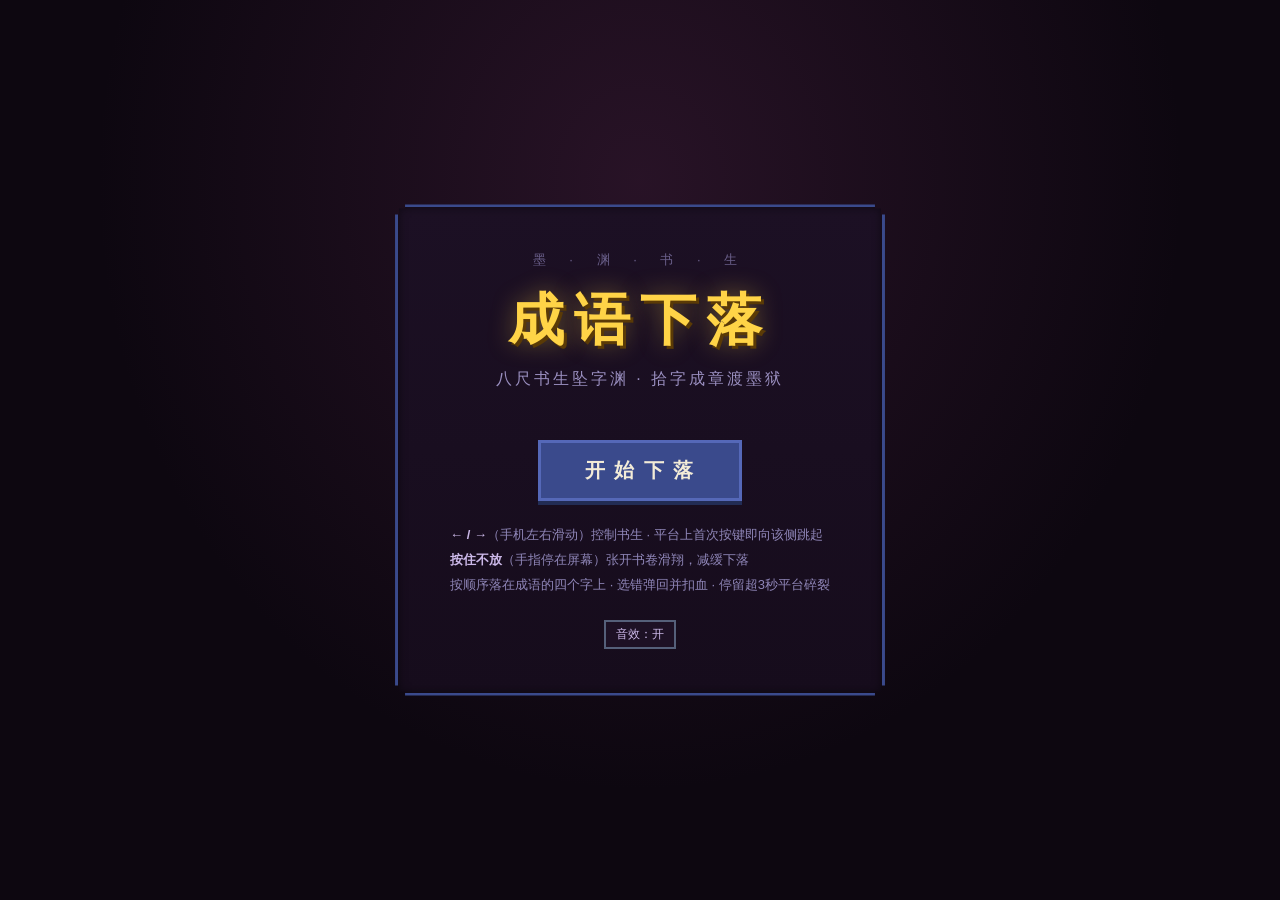
==== index.html @ 7a7f44f6 "成语下落：8-bit水墨风成语下落HTML游戏（完整可玩版）" ====
<!DOCTYPE html>
<html lang="zh-CN">
<head>
<meta charset="UTF-8">
<meta name="viewport" content="width=device-width, initial-scale=1.0, maximum-scale=1.0, user-scalable=no">
<title>成语下落 · 八尺书生坠字渊</title>
<link rel="stylesheet" href="css/style.css">
</head>
<body>

<!-- ===== 开始界面 ===== -->
<div id="screen-start" class="screen">
  <div class="start-inner pixel-panel">
    <div class="start-deco">墨 · 渊 · 书 · 生</div>
    <h1 class="game-title">成语下落</h1>
    <p class="game-sub">八尺书生坠字渊 · 拾字成章渡墨狱</p>
    <div id="start-best" class="start-best"></div>
    <button id="btn-start" class="pixel-btn big">开 始 下 落</button>
    <div class="start-help">
      <p><b>← / →</b>（手机左右滑动）控制书生 · 平台上首次按键即向该侧跳起</p>
      <p><b>按住不放</b>（手指停在屏幕）张开书卷滑翔，减缓下落</p>
      <p>按顺序落在成语的四个字上 · 选错弹回并扣血 · 停留超3秒平台碎裂</p>
    </div>
    <button id="btn-mute-start" class="mini-btn">音效：开</button>
  </div>
</div>

<!-- ===== 游戏界面（三栏像素街机布局） ===== -->
<div id="screen-game" class="screen hidden">
  <div class="layout">

    <!-- 左栏：战绩面板 -->
    <aside class="panel pixel-panel" id="panel-left">
      <h3 class="panel-title">战绩</h3>
      <div class="hp-block">
        <div class="hp-label">生命 <span id="hp-num">100</span></div>
        <div class="hp-bar"><div id="hp-fill"></div></div>
      </div>
      <ul class="stat-list">
        <li><span>积分</span><b id="stat-score" class="num">0</b></li>
        <li><span>连击</span><b id="stat-combo" class="num">0</b></li>
        <li><span>倍率</span><b id="stat-mult" class="num gold">×1.00</b></li>
        <li><span>深度</span><b id="stat-depth" class="num">0 m</b></li>
        <li><span>成语</span><b id="stat-idioms" class="num">0</b></li>
        <li><span>金币</span><b id="stat-coins" class="num gold">0</b></li>
      </ul>
      <div id="boost-pill" class="state-pill boost hidden">学富五车 ×2</div>
      <div id="slow-pill" class="state-pill slow hidden">减速中</div>
    </aside>

    <!-- 中栏：顶部成语进度条 + Canvas + 底部按键提示 -->
    <div class="center">
      <div id="idiom-bar" class="pixel-panel">
        <div id="idiom-slots" class="idiom-slots"></div>
        <div id="idiom-pinyin" class="idiom-pinyin">huà lóng diǎn jīng</div>
        <div id="idiom-expl" class="idiom-expl">释义：……</div>
      </div>
      <div class="canvas-wrap">
        <canvas id="game-canvas" width="420" height="760"></canvas>
        <button id="btn-pause" class="mini-btn pause-btn">暂停 (P)</button>
        <button id="btn-mute-game" class="mini-btn mute-btn">音效：开</button>
        <!-- 移动端浮动战绩 -->
        <div id="hud-mobile" class="hidden">
          <div class="m-top">
            <div class="m-hp"><div id="m-hp-fill"></div></div>
            <div class="m-stats">
              <span id="m-score" class="num">0</span>
              <span id="m-combo" class="num gold">×1.00</span>
              <span id="m-depth" class="num">0m</span>
            </div>
          </div>
          <div class="m-items">
            <button class="m-item" id="m-clock">⏱×0</button>
            <button class="m-item" id="m-hammer">🔨×0</button>
            <button class="m-item" id="m-leaf">🌿×0</button>
          </div>
        </div>
      </div>
      <div id="key-hints" class="key-hints">
        <span id="hint-left" class="key">←</span><span class="key">→</span> 移动 / 跳跃
        <span class="sep">·</span> 按住减速 <span class="sep">·</span> 1/2/3 道具 <span class="sep">·</span> P 暂停
      </div>
    </div>

    <!-- 右栏：道具与历史记录 -->
    <aside class="panel pixel-panel" id="panel-right">
      <h3 class="panel-title">道具</h3>
      <ul class="inv-list">
        <li id="inv-clock-row" title="下落减速5秒（快捷键1）">
          <span class="inv-ico clock">⏱</span><span class="inv-name">减速表</span><b id="inv-clock" class="num">0</b>
        </li>
        <li id="inv-hammer-row" title="清除下方4层错误平台（快捷键2）">
          <span class="inv-ico hammer">🔨</span><span class="inv-name">排雷锤</span><b id="inv-hammer" class="num">0</b>
        </li>
        <li id="inv-leaf-row" title="立即恢复30生命（快捷键3）">
          <span class="inv-ico leaf">🌿</span><span class="inv-name">生命树叶</span><b id="inv-leaf" class="num">0</b>
        </li>
      </ul>
      <h3 class="panel-title">成语史</h3>
      <ul id="history-list" class="history-list"></ul>
    </aside>
  </div>
</div>

<!-- ===== 暂停遮罩 ===== -->
<div id="overlay-pause" class="overlay hidden">
  <div class="pixel-panel overlay-box">
    <h2>暂 停</h2>
    <p class="overlay-tip">书生悬于半空，墨渊静候。</p>
    <button id="btn-resume" class="pixel-btn">继续下落</button>
    <button id="btn-quit" class="pixel-btn ghost">返回开始</button>
  </div>
</div>

<!-- ===== 结算界面 ===== -->
<div id="screen-over" class="screen hidden">
  <div class="over-inner pixel-panel">
    <div id="over-best" class="over-best hidden">★ 新纪录 ★</div>
    <h2 class="over-title">墨 尽 落 定</h2>
    <div id="over-title" class="over-rank">【秀才】</div>
    <div class="over-grid">
      <div class="og"><span>积分</span><b id="over-score" class="num gold">0</b></div>
      <div class="og"><span>深度</span><b id="over-depth" class="num">0</b></div>
      <div class="og"><span>成语</span><b id="over-idioms" class="num">0</b></div>
      <div class="og"><span>正确率</span><b id="over-acc" class="num">0</b></div>
      <div class="og"><span>错字</span><b id="over-wrong" class="num">0</b></div>
      <div class="og"><span>最高连击</span><b id="over-combo" class="num">0</b></div>
      <div class="og"><span>金币</span><b id="over-coins" class="num">0</b></div>
    </div>
    <div id="over-comment" class="over-comment"></div>
    <div class="over-btns">
      <button id="btn-again" class="pixel-btn big">再来一局</button>
      <button id="btn-share" class="pixel-btn gold">分享战绩</button>
      <button id="btn-back-start" class="pixel-btn ghost">返回开始</button>
    </div>
  </div>
</div>

<div id="toast"></div>

<!-- 数据与脚本（传统脚本，file:// 直开可用） -->
<script src="js/data/idioms.js"></script>
<script src="js/data/common.js"></script>
<script src="js/utils.js"></script>
<script src="js/idioms.js"></script>
<script src="js/input.js"></script>
<script src="js/audio.js"></script>
<script src="js/effects.js"></script>
<script src="js/camera.js"></script>
<script src="js/player.js"></script>
<script src="js/platforms.js"></script>
<script src="js/items.js"></script>
<script src="js/scoring.js"></script>
<script src="js/hud.js"></script>
<script src="js/game.js"></script>
<script src="js/settlement.js"></script>
<script src="js/main.js"></script>
</body>
</html>
---- css/style.css ----
/* ===== 成语下落 · 8-bit 水墨风 ===== */
* { margin: 0; padding: 0; box-sizing: border-box; -webkit-tap-highlight-color: transparent; }
html, body { height: 100%; }
body {
  background: #0d0710;
  color: #f3ecd8;
  font-family: "Microsoft YaHei", "PingFang SC", "SimHei", sans-serif;
  overflow: hidden;
  user-select: none;
}
.num { font-family: "Courier New", monospace; font-weight: bold; }
.gold { color: #ffd447; }
.hidden { display: none !important; }

/* ---- 通用界面 ---- */
.screen {
  position: fixed; inset: 0;
  display: flex; align-items: center; justify-content: center;
  background:
    radial-gradient(ellipse at 50% 20%, rgba(90,40,80,0.35), transparent 60%),
    #0d0710;
  z-index: 10;
}
.overlay {
  position: fixed; inset: 0;
  display: flex; align-items: center; justify-content: center;
  background: rgba(8,4,12,0.78);
  z-index: 40;
  backdrop-filter: blur(2px);
}

/* 像素面板：方角缺口 + 发光描边 */
.pixel-panel {
  background: linear-gradient(180deg, #1c1024 0%, #160c1c 100%);
  border: 3px solid #3a4a8c;
  box-shadow: 0 0 14px rgba(80,110,220,0.35), inset 0 0 10px rgba(0,0,0,0.55);
  clip-path: polygon(
    0 10px, 4px 10px, 4px 4px, 10px 4px, 10px 0,
    calc(100% - 10px) 0, calc(100% - 10px) 4px, calc(100% - 4px) 4px, calc(100% - 4px) 10px, 100% 10px,
    100% calc(100% - 10px), calc(100% - 4px) calc(100% - 10px), calc(100% - 4px) calc(100% - 4px), calc(100% - 10px) calc(100% - 4px), calc(100% - 10px) 100%,
    10px 100%, 10px calc(100% - 4px), 4px calc(100% - 4px), 4px calc(100% - 10px), 0 calc(100% - 10px)
  );
}

.pixel-btn {
  display: inline-block;
  background: #3a4a8c;
  color: #f3ecd8;
  border: 3px solid #5568b8;
  padding: 10px 26px;
  font-size: 16px;
  font-family: inherit;
  font-weight: bold;
  cursor: pointer;
  letter-spacing: 2px;
  box-shadow: 0 4px 0 #222c54;
  transition: transform 0.05s, box-shadow 0.05s;
}
.pixel-btn:hover { filter: brightness(1.15); }
.pixel-btn:active { transform: translateY(3px); box-shadow: 0 1px 0 #222c54; }
.pixel-btn.big { font-size: 20px; padding: 14px 44px; }
.pixel-btn.gold { background: #8a6a10; border-color: #ffd447; color: #ffe9a0; box-shadow: 0 4px 0 #5a4408; }
.pixel-btn.ghost { background: transparent; border-color: #55607a; color: #9a92b8; box-shadow: none; }

.mini-btn {
  background: rgba(30,18,38,0.9);
  color: #cbb8e8;
  border: 2px solid #55607a;
  padding: 4px 10px;
  font-size: 12px;
  font-family: inherit;
  cursor: pointer;
}
.mini-btn:hover { border-color: #7ec8ff; color: #fff; }

/* ---- 开始界面 ---- */
.start-inner { padding: 44px 52px; text-align: center; max-width: 560px; }
.start-deco { color: #6a5f8a; letter-spacing: 10px; font-size: 13px; margin-bottom: 14px; }
.game-title {
  font-size: 56px; letter-spacing: 10px;
  color: #ffd447;
  text-shadow: 3px 3px 0 #5a3a06, 0 0 24px rgba(255,212,71,0.4);
  margin-bottom: 10px;
}
.game-sub { color: #9a8fc0; letter-spacing: 3px; margin-bottom: 16px; }
.start-best { color: #ffd447; min-height: 20px; margin-bottom: 14px; letter-spacing: 2px; }
.start-help { margin: 22px 0; color: #8f86b8; font-size: 13px; line-height: 1.9; text-align: left; }
.start-help b { color: #cbb8e8; }

/* ---- 游戏三栏布局 ---- */
#screen-game {
  position: fixed; inset: 0;
  display: flex; align-items: center; justify-content: center;
  background: #0d0710;
  padding: 10px;
}
.layout {
  display: flex; gap: 12px;
  align-items: stretch; justify-content: center;
  height: min(96vh, 900px);
  max-width: 100vw;
}
.panel {
  width: 178px; flex: 0 0 178px;
  padding: 12px 12px;
  overflow: hidden;
  display: flex; flex-direction: column;
}
.panel-title {
  font-size: 14px; color: #8f9fdd; letter-spacing: 6px;
  border-bottom: 2px solid #2c3868; padding-bottom: 6px; margin-bottom: 10px;
}
.center {
  display: flex; flex-direction: column;
  gap: 8px; align-items: center;
  min-width: 0;
}

/* 顶部成语进度条 */
#idiom-bar {
  width: min(420px, 92vw);
  padding: 8px 12px 7px;
  display: flex; flex-direction: column; gap: 3px;
}
.idiom-slots { display: flex; gap: 8px; justify-content: center; }
.idiom-slot {
  width: 46px; height: 46px;
  display: flex; align-items: center; justify-content: center;
  font-size: 26px; font-weight: bold; color: #f3ecd8;
  background: #241634;
  border: 3px solid #3a4a8c;
  clip-path: polygon(0 6px, 6px 6px, 6px 0, calc(100% - 6px) 0, calc(100% - 6px) 6px, 100% 6px, 100% calc(100% - 6px), calc(100% - 6px) calc(100% - 6px), calc(100% - 6px) 100%, 6px 100%, 6px calc(100% - 6px), 0 calc(100% - 6px));
}
.idiom-slot.lit {
  background: #1c4a34; border-color: #3ddc84; color: #b8ffd9;
  text-shadow: 0 0 10px rgba(61,220,132,0.8);
}
.idiom-slot.next { border-color: #ffd447; animation: slotPulse 0.9s infinite; }
@keyframes slotPulse {
  0%, 100% { box-shadow: 0 0 4px rgba(255,212,71,0.2); }
  50% { box-shadow: 0 0 14px rgba(255,212,71,0.75); }
}
.idiom-pinyin { text-align: center; color: #8fd4ff; font-size: 13px; letter-spacing: 1px; font-family: "Courier New", monospace; }
.idiom-expl {
  text-align: center; color: #8f86b8; font-size: 12px;
  white-space: nowrap; overflow: hidden; text-overflow: ellipsis;
}

/* 画布 */
.canvas-wrap {
  position: relative;
  height: calc(100% - 118px);
  aspect-ratio: 420 / 760;
  max-width: 92vw;
  border: 3px solid #3a4a8c;
  box-shadow: 0 0 18px rgba(80,110,220,0.4);
  background: #170b14;
}
#game-canvas {
  width: 100%; height: 100%;
  display: block;
  image-rendering: pixelated;
  touch-action: none;
}
/* CRT 扫描线 */
.canvas-wrap::after {
  content: ""; position: absolute; inset: 0; pointer-events: none;
  background: repeating-linear-gradient(0deg, rgba(0,0,0,0.13) 0 1px, transparent 1px 3px);
  mix-blend-mode: multiply;
}
.pause-btn { position: absolute; top: 6px; right: 6px; z-index: 5; }
.mute-btn { position: absolute; top: 6px; left: 6px; z-index: 5; }

/* 底部按键提示 */
.key-hints {
  font-size: 12px; color: #6a5f8a; letter-spacing: 1px;
  text-align: center; white-space: nowrap;
}
.key {
  display: inline-block; min-width: 22px; text-align: center;
  border: 2px solid #55607a; color: #9a92b8;
  padding: 1px 5px; margin: 0 2px;
  background: rgba(30,18,38,0.8);
}
.key.active { border-color: #ffd447; color: #ffd447; box-shadow: 0 0 8px rgba(255,212,71,0.6); }
.sep { margin: 0 4px; opacity: 0.5; }

/* 左栏战绩 */
.hp-block { margin-bottom: 10px; }
.hp-label { font-size: 12px; color: #9a92b8; margin-bottom: 4px; display: flex; justify-content: space-between; }
.hp-bar {
  height: 14px; background: #241634;
  border: 2px solid #3a4a8c; overflow: hidden;
}
#hp-fill, #m-hp-fill { height: 100%; width: 100%; background: #4be08a; transition: width 0.15s; }
.stat-list { list-style: none; }
.stat-list li {
  display: flex; justify-content: space-between; align-items: baseline;
  padding: 5px 2px; border-bottom: 1px dashed #2c2444;
  font-size: 13px; color: #9a92b8;
}
.stat-list b { font-size: 16px; color: #f3ecd8; }
.state-pill {
  margin-top: 8px; padding: 5px 8px; font-size: 12px; text-align: center;
  border: 2px solid; letter-spacing: 1px;
}
.state-pill.boost { color: #ffd447; border-color: #ffd447; animation: boostPulse 0.8s infinite; }
.state-pill.slow { color: #7ec8ff; border-color: #7ec8ff; }
@keyframes boostPulse {
  0%, 100% { box-shadow: 0 0 4px rgba(255,212,71,0.3); }
  50% { box-shadow: 0 0 16px rgba(255,212,71,0.8); }
}

/* 右栏道具与历史 */
.inv-list { list-style: none; margin-bottom: 8px; }
.inv-list li {
  display: flex; align-items: center; gap: 6px;
  padding: 6px 4px; border-bottom: 1px dashed #2c2444;
  font-size: 13px; cursor: pointer;
}
.inv-list li:hover { background: rgba(80,110,220,0.12); }
.inv-list li.empty { opacity: 0.45; }
.inv-ico { font-size: 16px; width: 22px; text-align: center; }
.inv-name { flex: 1; color: #9a92b8; }
.inv-list b { color: #f3ecd8; }
.history-list { list-style: none; flex: 1; overflow: hidden; }
.history-item {
  padding: 4px 2px; border-bottom: 1px dashed #2c2444;
  display: flex; justify-content: space-between; align-items: baseline; gap: 4px;
}
.history-item .hw { color: #b8ffd9; font-size: 13px; }
.history-item .hp2, .history-item .hp { color: #6a5f8a; font-size: 10px; font-family: "Courier New", monospace; }
.history-item.slide-in { animation: slideIn 0.35s ease-out; }
@keyframes slideIn {
  from { transform: translateX(46px); opacity: 0; }
  to { transform: translateX(0); opacity: 1; }
}

/* ---- 暂停遮罩 ---- */
.overlay-box { padding: 34px 48px; text-align: center; display: flex; flex-direction: column; gap: 14px; }
.overlay-box h2 { letter-spacing: 10px; color: #ffd447; font-size: 30px; }
.overlay-tip { color: #8f86b8; font-size: 13px; margin-bottom: 6px; }

/* ---- 结算界面 ---- */
.over-inner { padding: 30px 40px; text-align: center; max-width: 520px; max-height: 92vh; overflow-y: auto; }
.over-best { color: #ffd447; letter-spacing: 6px; animation: boostPulse 1s infinite; margin-bottom: 6px; }
.over-title { font-size: 34px; letter-spacing: 8px; color: #f3ecd8; text-shadow: 2px 2px 0 #3a2a50; margin-bottom: 6px; }
.over-rank { color: #ffd447; font-size: 18px; margin-bottom: 14px; }
.over-grid {
  display: grid; grid-template-columns: repeat(3, 1fr);
  gap: 8px; margin-bottom: 14px;
}
.og {
  background: rgba(36,22,52,0.7); border: 2px solid #2c3868; padding: 8px 4px;
}
.og span { display: block; font-size: 11px; color: #8f86b8; margin-bottom: 4px; }
.og b { font-size: 18px; }
.over-comment { text-align: left; margin: 6px 0 16px; }
.over-comment p { color: #9a92b8; font-size: 13px; line-height: 1.8; }
.over-comment p:first-child { color: #cbb8e8; }
.over-btns { display: flex; gap: 10px; justify-content: center; flex-wrap: wrap; }

/* ---- Toast ---- */
#toast {
  position: fixed; left: 50%; bottom: 40px; transform: translateX(-50%) translateY(20px);
  background: rgba(20,12,28,0.95); border: 2px solid #ffd447; color: #ffe9a0;
  padding: 8px 18px; font-size: 13px; opacity: 0; pointer-events: none;
  transition: opacity 0.25s, transform 0.25s; z-index: 60;
}
#toast.show { opacity: 1; transform: translateX(-50%) translateY(0); }

/* ---- 移动端浮动 HUD ---- */
#hud-mobile { position: absolute; inset: 0; pointer-events: none; z-index: 4; display: flex; flex-direction: column; justify-content: space-between; }
.m-top { padding: 34px 8px 0 8px; }
.m-hp { height: 8px; background: rgba(30,18,38,0.8); border: 1px solid #3a4a8c; margin-bottom: 4px; }
.m-stats { display: flex; gap: 10px; font-size: 12px; color: #f3ecd8; text-shadow: 1px 1px 0 #000; }
.m-items { display: flex; gap: 6px; padding: 8px; pointer-events: auto; justify-content: center; }
.m-item {
  background: rgba(20,12,28,0.85); color: #f3ecd8;
  border: 2px solid #55607a; font-size: 13px; padding: 5px 9px;
  font-family: inherit; cursor: pointer;
}

/* ---- 响应式：窄屏收起左右栏 ---- */
@media (max-width: 880px) {
  .panel { display: none; }
  #hud-mobile { display: flex; }
  .layout { height: 100dvh; }
  .canvas-wrap { height: calc(100% - 104px); }
  .over-grid { grid-template-columns: repeat(2, 1fr); }
  .game-title { font-size: 40px; }
  .start-inner { padding: 30px 26px; margin: 0 14px; }
}
@media (min-width: 881px) {
  #hud-mobile { display: none !important; }
}
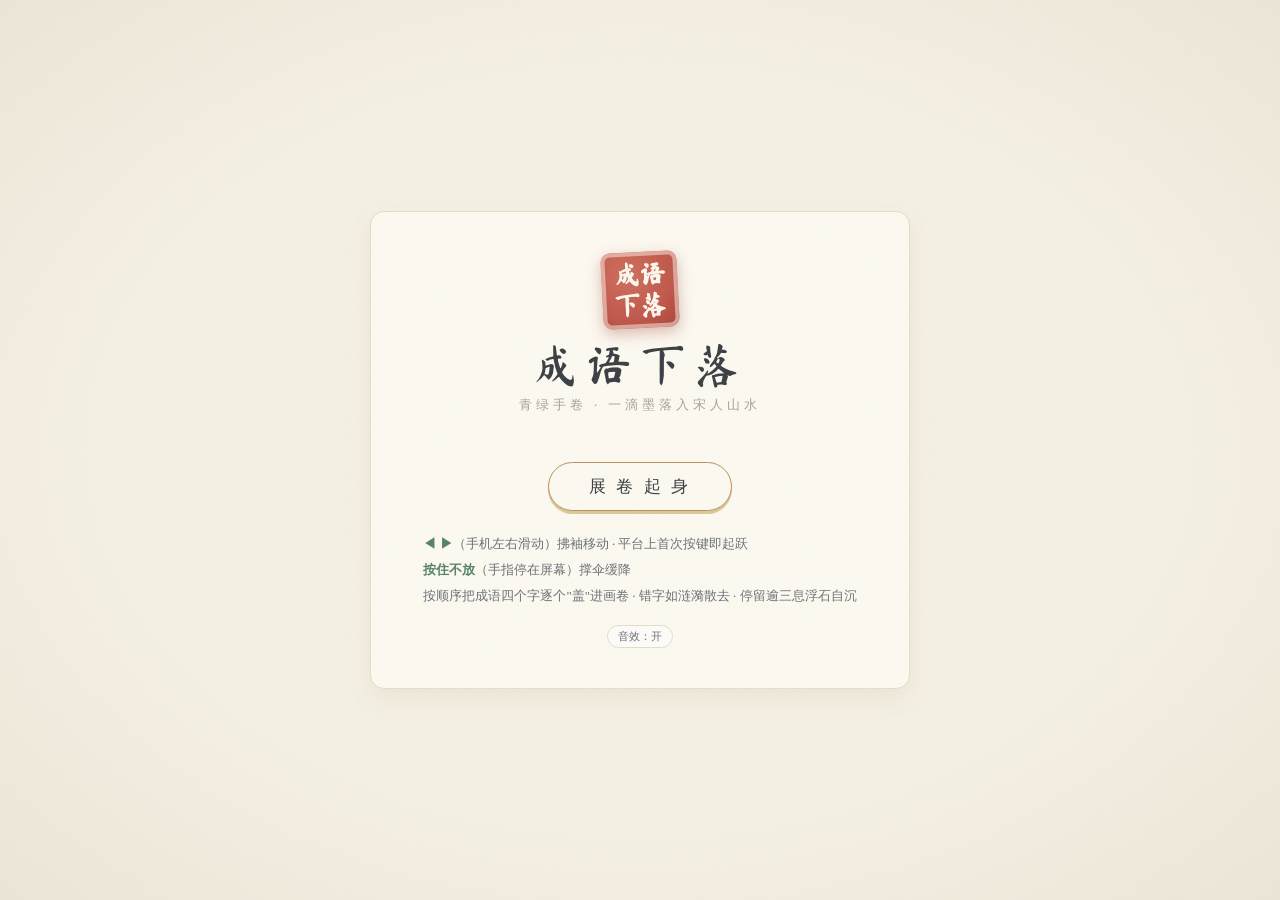
==== commit 1c35b606: "青绿手卷视觉重制：宣纸矿物色+书法字体+四段山水流转；手机端数据带+卷字抽屉修复栏目不可见" ====
--- a/index.html
+++ b/index.html
@@ -3,135 +3,194 @@
 <head>
 <meta charset="UTF-8">
 <meta name="viewport" content="width=device-width, initial-scale=1.0, maximum-scale=1.0, user-scalable=no">
-<title>成语下落 · 八尺书生坠字渊</title>
+<title>成语下落 · 青绿手卷</title>
 <link rel="stylesheet" href="css/style.css">
 </head>
-<body>
+<body class="grain-body">
+
+<!-- 宣纸纹理 + 暖色暗角（全局覆盖层） -->
+<div class="grain"></div>
+<div class="vig"></div>
 
 <!-- ===== 开始界面 ===== -->
 <div id="screen-start" class="screen">
-  <div class="start-inner pixel-panel">
-    <div class="start-deco">墨 · 渊 · 书 · 生</div>
+  <div class="start-inner card">
+    <div class="start-seal"><b><span>成</span><span>语</span><span>下</span><span>落</span></b></div>
     <h1 class="game-title">成语下落</h1>
-    <p class="game-sub">八尺书生坠字渊 · 拾字成章渡墨狱</p>
+    <p class="game-sub">青绿手卷 · 一滴墨落入宋人山水</p>
     <div id="start-best" class="start-best"></div>
-    <button id="btn-start" class="pixel-btn big">开 始 下 落</button>
+    <button id="btn-start" class="brush-btn big">展 卷 起 身</button>
     <div class="start-help">
-      <p><b>← / →</b>（手机左右滑动）控制书生 · 平台上首次按键即向该侧跳起</p>
-      <p><b>按住不放</b>（手指停在屏幕）张开书卷滑翔，减缓下落</p>
-      <p>按顺序落在成语的四个字上 · 选错弹回并扣血 · 停留超3秒平台碎裂</p>
+      <p><b>◀ ▶</b>（手机左右滑动）拂袖移动 · 平台上首次按键即起跃</p>
+      <p><b>按住不放</b>（手指停在屏幕）撑伞缓降</p>
+      <p>按顺序把成语四个字逐个"盖"进画卷 · 错字如涟漪散去 · 停留逾三息浮石自沉</p>
     </div>
     <button id="btn-mute-start" class="mini-btn">音效：开</button>
   </div>
 </div>
 
-<!-- ===== 游戏界面（三栏像素街机布局） ===== -->
+<!-- ===== 游戏界面（青绿手卷三栏） ===== -->
 <div id="screen-game" class="screen hidden">
-  <div class="layout">
-
-    <!-- 左栏：战绩面板 -->
-    <aside class="panel pixel-panel" id="panel-left">
-      <h3 class="panel-title">战绩</h3>
-      <div class="hp-block">
-        <div class="hp-label">生命 <span id="hp-num">100</span></div>
-        <div class="hp-bar"><div id="hp-fill"></div></div>
-      </div>
-      <ul class="stat-list">
-        <li><span>积分</span><b id="stat-score" class="num">0</b></li>
-        <li><span>连击</span><b id="stat-combo" class="num">0</b></li>
-        <li><span>倍率</span><b id="stat-mult" class="num gold">×1.00</b></li>
-        <li><span>深度</span><b id="stat-depth" class="num">0 m</b></li>
-        <li><span>成语</span><b id="stat-idioms" class="num">0</b></li>
-        <li><span>金币</span><b id="stat-coins" class="num gold">0</b></li>
-      </ul>
-      <div id="boost-pill" class="state-pill boost hidden">学富五车 ×2</div>
-      <div id="slow-pill" class="state-pill slow hidden">减速中</div>
-    </aside>
-
-    <!-- 中栏：顶部成语进度条 + Canvas + 底部按键提示 -->
-    <div class="center">
-      <div id="idiom-bar" class="pixel-panel">
+  <div class="frame">
+
+    <!-- 顶部：题签 + 印章进度 + 学富五车金印 -->
+    <header class="card top">
+      <div class="brand">
+        <div class="seal"><b><span>成</span><span>语</span><span>下</span><span>落</span></b></div>
+        <div class="brand-t">
+          <h1>成语下落</h1>
+          <small id="seg-sub">青绿手卷 · 晨雾</small>
+        </div>
+      </div>
+      <div class="prog">
         <div id="idiom-slots" class="idiom-slots"></div>
-        <div id="idiom-pinyin" class="idiom-pinyin">huà lóng diǎn jīng</div>
-        <div id="idiom-expl" class="idiom-expl">释义：……</div>
-      </div>
-      <div class="canvas-wrap">
-        <canvas id="game-canvas" width="420" height="760"></canvas>
-        <button id="btn-pause" class="mini-btn pause-btn">暂停 (P)</button>
-        <button id="btn-mute-game" class="mini-btn mute-btn">音效：开</button>
-        <!-- 移动端浮动战绩 -->
-        <div id="hud-mobile" class="hidden">
-          <div class="m-top">
-            <div class="m-hp"><div id="m-hp-fill"></div></div>
-            <div class="m-stats">
-              <span id="m-score" class="num">0</span>
-              <span id="m-combo" class="num gold">×1.00</span>
-              <span id="m-depth" class="num">0m</span>
+        <div id="idiom-pinyin" class="idiom-pinyin"></div>
+        <div class="def"><span class="zhu">注</span><span id="idiom-expl">……</span></div>
+      </div>
+      <div class="boost">
+        <div id="boost-pill" class="boost-seal hidden"><b><span>学</span><span>富</span><span>五</span><span>车</span></b></div>
+        <small id="boost-pill-t" class="boost-t hidden">收益 ×2</small>
+        <div id="slow-pill" class="state-pill slow hidden">减速中</div>
+      </div>
+    </header>
+
+    <div class="main">
+      <!-- 左栏：气息 / 战绩 / 旅程 -->
+      <aside class="card side" id="panel-left">
+        <h3>气息</h3>
+        <div class="hp"><div id="hp-fill"></div></div>
+        <div class="r mini-row"><span class="mini"><span id="hp-num">100</span> / 100</span>
+          <span class="mini" style="color:var(--mineral-dk)">每字 +0.5</span></div>
+        <h3>战绩</h3>
+        <div class="r score"><span>分数</span><b id="stat-score">0</b></div>
+        <div class="r"><span>连击</span>
+          <b><span id="stat-combo">0</span>
+            <span class="beads" id="combo-beads"><span></span><span></span><span></span><span></span><span></span><span></span></span></b></div>
+        <div class="ribbon"><div id="mult-ribbon"></div></div>
+        <div class="r mini-row"><span class="mini">倍率 <span id="stat-mult">×1.00</span></span>
+          <span class="mini" id="mult-next">再连1字 ×1.25</span></div>
+        <div class="r"><span>深度</span><b><span id="stat-depth">0</span> 丈</b></div>
+        <div class="r"><span>成语</span><b id="stat-idioms">0</b></div>
+        <div class="r"><span>铜钱</span><b class="coin-b">
+          <svg viewBox="0 0 16 16" width="13" height="13"><circle cx="8" cy="8" r="7" fill="#d9b36c" stroke="#b28a45"/><rect x="5.5" y="5.5" width="5" height="5" fill="#fdfaf2" stroke="#b28a45"/></svg>
+          <span id="stat-coins">0</span></b></div>
+        <h3>旅程</h3>
+        <div class="mile" id="mile-list">
+          <div class="ms" data-i="0"><div class="nd"></div><label>云海</label></div>
+          <div class="ms" data-i="1"><div class="nd"></div><label>松涛</label></div>
+          <div class="ms" data-i="2"><div class="nd"></div><label>幽谷</label></div>
+          <div class="ms" data-i="3"><div class="nd"></div><label>深潭</label></div>
+        </div>
+        <div class="milenote" id="milenote">深入「幽谷」后，画卷将染暮色 ✦</div>
+      </aside>
+
+      <!-- 中央画卷 -->
+      <div class="center">
+        <div class="canvas-wrap">
+          <canvas id="game-canvas" width="420" height="760"></canvas>
+          <button id="btn-pause" class="round-btn pause-btn">❚❚</button>
+          <button id="btn-mute-game" class="mini-btn mute-btn">音效：开</button>
+          <!-- 手机端：气息/战绩数据带（替代左栏） -->
+          <div id="hud-mobile">
+            <div class="m-top">
+              <div class="m-hp"><div id="m-hp-fill"></div></div>
+              <div class="m-stats">
+                <span id="m-score">0</span>
+                <span id="m-combo">×1.00</span>
+                <span id="m-depth">0丈</span>
+                <span id="m-idioms">0语</span>
+              </div>
+            </div>
+            <div class="m-items">
+              <button class="m-item" id="m-clock">⏱×0</button>
+              <button class="m-item" id="m-hammer">🔨×0</button>
+              <button class="m-item" id="m-leaf">🌿×0</button>
             </div>
           </div>
-          <div class="m-items">
-            <button class="m-item" id="m-clock">⏱×0</button>
-            <button class="m-item" id="m-hammer">🔨×0</button>
-            <button class="m-item" id="m-leaf">🌿×0</button>
-          </div>
-        </div>
-      </div>
-      <div id="key-hints" class="key-hints">
-        <span id="hint-left" class="key">←</span><span class="key">→</span> 移动 / 跳跃
-        <span class="sep">·</span> 按住减速 <span class="sep">·</span> 1/2/3 道具 <span class="sep">·</span> P 暂停
-      </div>
-    </div>
-
-    <!-- 右栏：道具与历史记录 -->
-    <aside class="panel pixel-panel" id="panel-right">
-      <h3 class="panel-title">道具</h3>
-      <ul class="inv-list">
-        <li id="inv-clock-row" title="下落减速5秒（快捷键1）">
-          <span class="inv-ico clock">⏱</span><span class="inv-name">减速表</span><b id="inv-clock" class="num">0</b>
-        </li>
-        <li id="inv-hammer-row" title="清除下方4层错误平台（快捷键2）">
-          <span class="inv-ico hammer">🔨</span><span class="inv-name">排雷锤</span><b id="inv-hammer" class="num">0</b>
-        </li>
-        <li id="inv-leaf-row" title="立即恢复30生命（快捷键3）">
-          <span class="inv-ico leaf">🌿</span><span class="inv-name">生命树叶</span><b id="inv-leaf" class="num">0</b>
-        </li>
-      </ul>
-      <h3 class="panel-title">成语史</h3>
-      <ul id="history-list" class="history-list"></ul>
-    </aside>
-  </div>
+        </div>
+        <div id="key-hints" class="key-hints">
+          <span id="hint-left" class="k">◀</span><span class="k" id="hint-right">▶</span> 拂袖移动 ·
+          <span class="k">按住</span> 撑伞缓降 · <span class="k">P</span> 搁笔 ·
+          <span class="k">1</span><span class="k">2</span><span class="k">3</span> 取用多宝阁
+        </div>
+      </div>
+
+      <!-- 右栏：多宝阁 / 词笺 / 图鉴（手机端变为抽屉） -->
+      <aside class="card side" id="panel-right">
+        <div class="drawer-head">
+          <h3 style="margin-top:0">卷中物</h3>
+          <button id="btn-drawer-close" class="round-btn">✕</button>
+        </div>
+        <h3>多宝阁</h3>
+        <ul class="inv-list">
+          <li id="inv-clock-row" title="下落减速5秒（快捷键1）">
+            <span class="ic"><svg viewBox="0 0 24 24" width="20" height="20"><circle cx="12" cy="12" r="9" fill="#f4efe0" stroke="#8b8574" stroke-width="1.5"/><path d="M12 4v2 M12 18v2 M4 12h2 M18 12h2" stroke="#8b8574" stroke-width="1.5"/><path d="M12 6 L13.5 12 L10.5 12 Z" fill="#c0574b"/><path d="M12 18 L13.5 12 L10.5 12 Z" fill="#6b7076"/><circle cx="12" cy="12" r="1.4" fill="#3a3f44"/></svg></span>
+            <span class="nm">减速表</span><span class="ky">1</span><b id="inv-clock">0</b></li>
+          <li id="inv-hammer-row" title="清除下方4层错误平台（快捷键2）">
+            <span class="ic"><svg viewBox="0 0 24 24" width="20" height="20"><rect x="3" y="4" width="12" height="6" rx="2.5" fill="#a9b4ac" stroke="#7d887f"/><rect x="9.5" y="10" width="3" height="10" rx="1.2" fill="#b9905f" stroke="#96713f"/></svg></span>
+            <span class="nm">排雷锤</span><span class="ky">2</span><b id="inv-hammer">0</b></li>
+          <li id="inv-leaf-row" title="立即恢复30生命（快捷键3）">
+            <span class="ic"><svg viewBox="0 0 24 24" width="20" height="20"><path d="M12 3 C6 6 4 12 12 21 C20 12 18 6 12 3 Z" fill="#7ba889"/><path d="M12 5 V19 M12 9 L8.5 7 M12 9 L15.5 7 M12 13 L8 11 M12 13 L16 11" stroke="#55826a" stroke-width="1.2" fill="none"/></svg></span>
+            <span class="nm">生命树叶</span><span class="ky">3</span><b id="inv-leaf">0</b></li>
+        </ul>
+        <h3>词笺</h3>
+        <div class="slip now"><span id="slip-cur">—</span><span class="sc" id="slip-cur-prog">0/4…</span></div>
+        <ul id="history-list" class="history-list"></ul>
+        <h3>成语图鉴</h3>
+        <div class="r mini-row"><span class="mini">已收录</span>
+          <b style="font-size:13px"><span id="album-count">0</span> / 108</b></div>
+        <div class="albbar"><div id="album-bar"></div></div>
+        <div class="albnote"><span class="zhu">卷</span><span id="album-note">集齐四字，成语入卷</span></div>
+      </aside>
+    </div>
+
+    <!-- 底部键位 -->
+    <footer class="card foot">
+      <span class="k">◀ ▶</span> 拂袖移动 · <span class="k">按住</span> 撑伞缓降 ·
+      落石首按 = 起跃 · <span class="k">P</span> 搁笔 ·
+      <span class="k">1</span><span class="k">2</span><span class="k">3</span> 取用多宝阁
+    </footer>
+  </div>
+
+  <!-- 手机端抽屉开关 + 遮罩 -->
+  <button id="btn-drawer" class="seal-btn">卷</button>
+  <div id="drawer-scrim" class="scrim hidden"></div>
 </div>
 
 <!-- ===== 暂停遮罩 ===== -->
 <div id="overlay-pause" class="overlay hidden">
-  <div class="pixel-panel overlay-box">
-    <h2>暂 停</h2>
-    <p class="overlay-tip">书生悬于半空，墨渊静候。</p>
-    <button id="btn-resume" class="pixel-btn">继续下落</button>
-    <button id="btn-quit" class="pixel-btn ghost">返回开始</button>
-  </div>
-</div>
-
-<!-- ===== 结算界面 ===== -->
+  <div class="card overlay-box">
+    <div class="pause-seal">❚❚</div>
+    <h2>搁 笔</h2>
+    <p class="overlay-tip">书生悬于半空，画卷静候。</p>
+    <button id="btn-resume" class="brush-btn">继续下坠</button>
+    <button id="btn-quit" class="brush-btn ghost">收卷返回</button>
+  </div>
+</div>
+
+<!-- ===== 结算界面（长卷题跋） ===== -->
 <div id="screen-over" class="screen hidden">
-  <div class="over-inner pixel-panel">
+  <div class="over-inner card">
     <div id="over-best" class="over-best hidden">★ 新纪录 ★</div>
-    <h2 class="over-title">墨 尽 落 定</h2>
+    <div class="over-head">
+      <div class="seal small"><b><span>落</span><span>卷</span></b></div>
+      <h2 class="over-title">卷 终 题 跋</h2>
+    </div>
     <div id="over-title" class="over-rank">【秀才】</div>
     <div class="over-grid">
-      <div class="og"><span>积分</span><b id="over-score" class="num gold">0</b></div>
-      <div class="og"><span>深度</span><b id="over-depth" class="num">0</b></div>
-      <div class="og"><span>成语</span><b id="over-idioms" class="num">0</b></div>
-      <div class="og"><span>正确率</span><b id="over-acc" class="num">0</b></div>
-      <div class="og"><span>错字</span><b id="over-wrong" class="num">0</b></div>
-      <div class="og"><span>最高连击</span><b id="over-combo" class="num">0</b></div>
-      <div class="og"><span>金币</span><b id="over-coins" class="num">0</b></div>
+      <div class="og"><span>分数</span><b id="over-score" class="gold">0</b></div>
+      <div class="og"><span>深度</span><b id="over-depth">0</b></div>
+      <div class="og"><span>成语</span><b id="over-idioms">0</b></div>
+      <div class="og"><span>正确率</span><b id="over-acc">0</b></div>
+      <div class="og"><span>错字</span><b id="over-wrong">0</b></div>
+      <div class="og"><span>最高连击</span><b id="over-combo">0</b></div>
+      <div class="og"><span>铜钱</span><b id="over-coins">0</b></div>
     </div>
     <div id="over-comment" class="over-comment"></div>
     <div class="over-btns">
-      <button id="btn-again" class="pixel-btn big">再来一局</button>
-      <button id="btn-share" class="pixel-btn gold">分享战绩</button>
-      <button id="btn-back-start" class="pixel-btn ghost">返回开始</button>
+      <button id="btn-again" class="brush-btn big">再展一卷</button>
+      <button id="btn-share" class="brush-btn cinnabar">分享书签</button>
+      <button id="btn-back-start" class="brush-btn ghost">收卷返回</button>
     </div>
   </div>
 </div>
--- a/css/style.css
+++ b/css/style.css
@@ -1,296 +1,333 @@
-/* ===== 成语下落 · 8-bit 水墨风 ===== */
-* { margin: 0; padding: 0; box-sizing: border-box; -webkit-tap-highlight-color: transparent; }
-html, body { height: 100%; }
-body {
-  background: #0d0710;
-  color: #f3ecd8;
-  font-family: "Microsoft YaHei", "PingFang SC", "SimHei", sans-serif;
-  overflow: hidden;
-  user-select: none;
-}
-.num { font-family: "Courier New", monospace; font-weight: bold; }
-.gold { color: #ffd447; }
-.hidden { display: none !important; }
-
-/* ---- 通用界面 ---- */
-.screen {
-  position: fixed; inset: 0;
-  display: flex; align-items: center; justify-content: center;
-  background:
-    radial-gradient(ellipse at 50% 20%, rgba(90,40,80,0.35), transparent 60%),
-    #0d0710;
-  z-index: 10;
-}
-.overlay {
-  position: fixed; inset: 0;
-  display: flex; align-items: center; justify-content: center;
-  background: rgba(8,4,12,0.78);
-  z-index: 40;
-  backdrop-filter: blur(2px);
-}
-
-/* 像素面板：方角缺口 + 发光描边 */
-.pixel-panel {
-  background: linear-gradient(180deg, #1c1024 0%, #160c1c 100%);
-  border: 3px solid #3a4a8c;
-  box-shadow: 0 0 14px rgba(80,110,220,0.35), inset 0 0 10px rgba(0,0,0,0.55);
-  clip-path: polygon(
-    0 10px, 4px 10px, 4px 4px, 10px 4px, 10px 0,
-    calc(100% - 10px) 0, calc(100% - 10px) 4px, calc(100% - 4px) 4px, calc(100% - 4px) 10px, 100% 10px,
-    100% calc(100% - 10px), calc(100% - 4px) calc(100% - 10px), calc(100% - 4px) calc(100% - 4px), calc(100% - 10px) calc(100% - 4px), calc(100% - 10px) 100%,
-    10px 100%, 10px calc(100% - 4px), 4px calc(100% - 4px), 4px calc(100% - 10px), 0 calc(100% - 10px)
-  );
-}
-
-.pixel-btn {
-  display: inline-block;
-  background: #3a4a8c;
-  color: #f3ecd8;
-  border: 3px solid #5568b8;
-  padding: 10px 26px;
-  font-size: 16px;
-  font-family: inherit;
-  font-weight: bold;
-  cursor: pointer;
-  letter-spacing: 2px;
-  box-shadow: 0 4px 0 #222c54;
-  transition: transform 0.05s, box-shadow 0.05s;
-}
-.pixel-btn:hover { filter: brightness(1.15); }
-.pixel-btn:active { transform: translateY(3px); box-shadow: 0 1px 0 #222c54; }
-.pixel-btn.big { font-size: 20px; padding: 14px 44px; }
-.pixel-btn.gold { background: #8a6a10; border-color: #ffd447; color: #ffe9a0; box-shadow: 0 4px 0 #5a4408; }
-.pixel-btn.ghost { background: transparent; border-color: #55607a; color: #9a92b8; box-shadow: none; }
-
-.mini-btn {
-  background: rgba(30,18,38,0.9);
-  color: #cbb8e8;
-  border: 2px solid #55607a;
-  padding: 4px 10px;
-  font-size: 12px;
-  font-family: inherit;
-  cursor: pointer;
-}
-.mini-btn:hover { border-color: #7ec8ff; color: #fff; }
+/* ===== 成语下落 · 青绿手卷（矿物颜料 × 宣纸） ===== */
+@font-face {
+  font-family: 'Ma Shan Zheng';
+  src: url('fonts/ma-shan-zheng.woff2') format('woff2');
+  font-weight: 400; font-display: swap;
+}
+
+:root{
+  --paper:#f6f1e5; --paper2:#f1ead9; --card:#fdfaf2;
+  --ink:#3a3f44; --ink-soft:#6b7076; --faint:#a9a294;
+  --azurite:#4a7a8c; --mineral:#6f9e7f; --mineral-dk:#55826a;
+  --ochre:#b9905f; --cinnabar:#c0574b; --gold:#c2a163;
+  --line:#e5ddc8;
+}
+
+*{box-sizing:border-box;margin:0;padding:0;-webkit-tap-highlight-color:transparent}
+html,body{height:100%}
+body{
+  background:var(--paper); color:var(--ink);
+  font-family:'Noto Serif SC','SimSun','Songti SC',serif;
+  overflow:hidden; user-select:none;
+}
+.gold{color:var(--gold)}
+.hidden{display:none !important}
+b{font-weight:600}
+
+/* ---- 宣纸纹理 + 暖色暗角 ---- */
+.grain{position:fixed;inset:0;pointer-events:none;z-index:60;
+  background-image:url("data:image/svg+xml;utf8,<svg xmlns='http://www.w3.org/2000/svg' width='140' height='140'><filter id='n'><feTurbulence type='fractalNoise' baseFrequency='0.8' numOctaves='2' stitchTiles='stitch'/><feColorMatrix type='matrix' values='0 0 0 0 0.45 0 0 0 0 0.40 0 0 0 0 0.30 0 0 0 0.05 0'/></filter><rect width='140' height='140' filter='url(%23n)'/></svg>");}
+.vig{position:fixed;inset:0;pointer-events:none;z-index:59;
+  background:radial-gradient(ellipse at center,transparent 60%,rgba(120,100,60,.08));}
+
+/* ---- 通用卡片 / 按钮 ---- */
+.card{background:var(--card);border:1px solid var(--line);border-radius:14px;
+  box-shadow:0 10px 24px rgba(120,100,60,.08);padding:14px}
+h3{font-size:12px;letter-spacing:4px;color:var(--faint);font-weight:600;
+  display:flex;align-items:center;gap:8px;margin:14px 0 10px}
+h3:first-child,.drawer-head h3{margin-top:0}
+h3::before{content:'';width:7px;height:7px;background:var(--gold);
+  transform:rotate(45deg);border-radius:1px;flex:none}
+.zhu{display:inline-grid;place-items:center;width:17px;height:17px;background:var(--cinnabar);
+  color:#fdf8ee;font-size:10px;border-radius:3px;transform:rotate(-3deg);flex:none;
+  font-family:'Ma Shan Zheng','KaiTi',serif;box-shadow:0 1px 3px rgba(160,70,55,.35)}
+
+.brush-btn{
+  display:inline-block;background:var(--card);color:var(--ink);
+  border:1.5px solid var(--ochre);border-radius:999px;
+  padding:9px 26px;font-size:15px;font-family:inherit;cursor:pointer;letter-spacing:3px;
+  box-shadow:0 3px 0 #dcc89a;transition:transform .06s,box-shadow .06s;
+}
+.brush-btn:hover{filter:brightness(1.03)}
+.brush-btn:active{transform:translateY(2px);box-shadow:0 1px 0 #dcc89a}
+.brush-btn.big{font-size:17px;padding:12px 40px}
+.brush-btn.cinnabar{background:var(--cinnabar);border-color:#a84339;color:#fdf8ee;box-shadow:0 3px 0 #a84339}
+.brush-btn.ghost{border-color:var(--line);color:var(--faint);box-shadow:0 2px 0 #e0d6bd}
+.mini-btn{background:rgba(255,255,255,.7);color:var(--ink-soft);
+  border:1px solid var(--line);border-radius:999px;padding:3px 10px;
+  font-size:11px;font-family:inherit;cursor:pointer}
+.mini-btn:hover{border-color:var(--ochre);color:var(--ink)}
+.round-btn{width:30px;height:30px;border-radius:50%;background:rgba(255,255,255,.72);
+  border:1px solid var(--line);color:var(--ink-soft);display:grid;place-items:center;
+  font-size:10px;cursor:pointer;font-family:inherit}
+.round-btn:hover{border-color:var(--ochre)}
+
+/* ---- 印章 ---- */
+.seal{width:56px;height:56px;border-radius:7px;transform:rotate(-2.5deg);flex:none;
+  background:radial-gradient(circle at 35% 30%,#cf6f5e,#c0574b 60%,#a84339);
+  box-shadow:0 4px 10px rgba(160,70,55,.35),inset 0 0 0 3px rgba(253,248,238,.5);
+  display:grid;place-items:center}
+.seal b{display:grid;grid-template-columns:1fr 1fr;font-family:'Ma Shan Zheng','KaiTi',serif;
+  font-size:19px;line-height:1.2;color:#fdf8ee}
+.seal.small{width:44px;height:44px;border-radius:6px}
+.seal.small b{font-size:15px}
+
+/* ---- 界面层 ---- */
+.screen{position:fixed;inset:0;display:flex;align-items:center;justify-content:center;
+  background:var(--paper);z-index:10;overflow:auto}
+.overlay{position:fixed;inset:0;display:flex;align-items:center;justify-content:center;
+  background:rgba(120,105,70,.25);z-index:40;backdrop-filter:blur(3px)}
 
 /* ---- 开始界面 ---- */
-.start-inner { padding: 44px 52px; text-align: center; max-width: 560px; }
-.start-deco { color: #6a5f8a; letter-spacing: 10px; font-size: 13px; margin-bottom: 14px; }
-.game-title {
-  font-size: 56px; letter-spacing: 10px;
-  color: #ffd447;
-  text-shadow: 3px 3px 0 #5a3a06, 0 0 24px rgba(255,212,71,0.4);
-  margin-bottom: 10px;
-}
-.game-sub { color: #9a8fc0; letter-spacing: 3px; margin-bottom: 16px; }
-.start-best { color: #ffd447; min-height: 20px; margin-bottom: 14px; letter-spacing: 2px; }
-.start-help { margin: 22px 0; color: #8f86b8; font-size: 13px; line-height: 1.9; text-align: left; }
-.start-help b { color: #cbb8e8; }
-
-/* ---- 游戏三栏布局 ---- */
-#screen-game {
-  position: fixed; inset: 0;
-  display: flex; align-items: center; justify-content: center;
-  background: #0d0710;
-  padding: 10px;
-}
-.layout {
-  display: flex; gap: 12px;
-  align-items: stretch; justify-content: center;
-  height: min(96vh, 900px);
-  max-width: 100vw;
-}
-.panel {
-  width: 178px; flex: 0 0 178px;
-  padding: 12px 12px;
-  overflow: hidden;
-  display: flex; flex-direction: column;
-}
-.panel-title {
-  font-size: 14px; color: #8f9fdd; letter-spacing: 6px;
-  border-bottom: 2px solid #2c3868; padding-bottom: 6px; margin-bottom: 10px;
-}
-.center {
-  display: flex; flex-direction: column;
-  gap: 8px; align-items: center;
-  min-width: 0;
-}
-
-/* 顶部成语进度条 */
-#idiom-bar {
-  width: min(420px, 92vw);
-  padding: 8px 12px 7px;
-  display: flex; flex-direction: column; gap: 3px;
-}
-.idiom-slots { display: flex; gap: 8px; justify-content: center; }
-.idiom-slot {
-  width: 46px; height: 46px;
-  display: flex; align-items: center; justify-content: center;
-  font-size: 26px; font-weight: bold; color: #f3ecd8;
-  background: #241634;
-  border: 3px solid #3a4a8c;
-  clip-path: polygon(0 6px, 6px 6px, 6px 0, calc(100% - 6px) 0, calc(100% - 6px) 6px, 100% 6px, 100% calc(100% - 6px), calc(100% - 6px) calc(100% - 6px), calc(100% - 6px) 100%, 6px 100%, 6px calc(100% - 6px), 0 calc(100% - 6px));
-}
-.idiom-slot.lit {
-  background: #1c4a34; border-color: #3ddc84; color: #b8ffd9;
-  text-shadow: 0 0 10px rgba(61,220,132,0.8);
-}
-.idiom-slot.next { border-color: #ffd447; animation: slotPulse 0.9s infinite; }
-@keyframes slotPulse {
-  0%, 100% { box-shadow: 0 0 4px rgba(255,212,71,0.2); }
-  50% { box-shadow: 0 0 14px rgba(255,212,71,0.75); }
-}
-.idiom-pinyin { text-align: center; color: #8fd4ff; font-size: 13px; letter-spacing: 1px; font-family: "Courier New", monospace; }
-.idiom-expl {
-  text-align: center; color: #8f86b8; font-size: 12px;
-  white-space: nowrap; overflow: hidden; text-overflow: ellipsis;
-}
-
-/* 画布 */
-.canvas-wrap {
-  position: relative;
-  height: calc(100% - 118px);
-  aspect-ratio: 420 / 760;
-  max-width: 92vw;
-  border: 3px solid #3a4a8c;
-  box-shadow: 0 0 18px rgba(80,110,220,0.4);
-  background: #170b14;
-}
-#game-canvas {
-  width: 100%; height: 100%;
-  display: block;
-  image-rendering: pixelated;
-  touch-action: none;
-}
-/* CRT 扫描线 */
-.canvas-wrap::after {
-  content: ""; position: absolute; inset: 0; pointer-events: none;
-  background: repeating-linear-gradient(0deg, rgba(0,0,0,0.13) 0 1px, transparent 1px 3px);
-  mix-blend-mode: multiply;
-}
-.pause-btn { position: absolute; top: 6px; right: 6px; z-index: 5; }
-.mute-btn { position: absolute; top: 6px; left: 6px; z-index: 5; }
-
-/* 底部按键提示 */
-.key-hints {
-  font-size: 12px; color: #6a5f8a; letter-spacing: 1px;
-  text-align: center; white-space: nowrap;
-}
-.key {
-  display: inline-block; min-width: 22px; text-align: center;
-  border: 2px solid #55607a; color: #9a92b8;
-  padding: 1px 5px; margin: 0 2px;
-  background: rgba(30,18,38,0.8);
-}
-.key.active { border-color: #ffd447; color: #ffd447; box-shadow: 0 0 8px rgba(255,212,71,0.6); }
-.sep { margin: 0 4px; opacity: 0.5; }
-
-/* 左栏战绩 */
-.hp-block { margin-bottom: 10px; }
-.hp-label { font-size: 12px; color: #9a92b8; margin-bottom: 4px; display: flex; justify-content: space-between; }
-.hp-bar {
-  height: 14px; background: #241634;
-  border: 2px solid #3a4a8c; overflow: hidden;
-}
-#hp-fill, #m-hp-fill { height: 100%; width: 100%; background: #4be08a; transition: width 0.15s; }
-.stat-list { list-style: none; }
-.stat-list li {
-  display: flex; justify-content: space-between; align-items: baseline;
-  padding: 5px 2px; border-bottom: 1px dashed #2c2444;
-  font-size: 13px; color: #9a92b8;
-}
-.stat-list b { font-size: 16px; color: #f3ecd8; }
-.state-pill {
-  margin-top: 8px; padding: 5px 8px; font-size: 12px; text-align: center;
-  border: 2px solid; letter-spacing: 1px;
-}
-.state-pill.boost { color: #ffd447; border-color: #ffd447; animation: boostPulse 0.8s infinite; }
-.state-pill.slow { color: #7ec8ff; border-color: #7ec8ff; }
-@keyframes boostPulse {
-  0%, 100% { box-shadow: 0 0 4px rgba(255,212,71,0.3); }
-  50% { box-shadow: 0 0 16px rgba(255,212,71,0.8); }
-}
-
-/* 右栏道具与历史 */
-.inv-list { list-style: none; margin-bottom: 8px; }
-.inv-list li {
-  display: flex; align-items: center; gap: 6px;
-  padding: 6px 4px; border-bottom: 1px dashed #2c2444;
-  font-size: 13px; cursor: pointer;
-}
-.inv-list li:hover { background: rgba(80,110,220,0.12); }
-.inv-list li.empty { opacity: 0.45; }
-.inv-ico { font-size: 16px; width: 22px; text-align: center; }
-.inv-name { flex: 1; color: #9a92b8; }
-.inv-list b { color: #f3ecd8; }
-.history-list { list-style: none; flex: 1; overflow: hidden; }
-.history-item {
-  padding: 4px 2px; border-bottom: 1px dashed #2c2444;
-  display: flex; justify-content: space-between; align-items: baseline; gap: 4px;
-}
-.history-item .hw { color: #b8ffd9; font-size: 13px; }
-.history-item .hp2, .history-item .hp { color: #6a5f8a; font-size: 10px; font-family: "Courier New", monospace; }
-.history-item.slide-in { animation: slideIn 0.35s ease-out; }
-@keyframes slideIn {
-  from { transform: translateX(46px); opacity: 0; }
-  to { transform: translateX(0); opacity: 1; }
-}
-
-/* ---- 暂停遮罩 ---- */
-.overlay-box { padding: 34px 48px; text-align: center; display: flex; flex-direction: column; gap: 14px; }
-.overlay-box h2 { letter-spacing: 10px; color: #ffd447; font-size: 30px; }
-.overlay-tip { color: #8f86b8; font-size: 13px; margin-bottom: 6px; }
-
-/* ---- 结算界面 ---- */
-.over-inner { padding: 30px 40px; text-align: center; max-width: 520px; max-height: 92vh; overflow-y: auto; }
-.over-best { color: #ffd447; letter-spacing: 6px; animation: boostPulse 1s infinite; margin-bottom: 6px; }
-.over-title { font-size: 34px; letter-spacing: 8px; color: #f3ecd8; text-shadow: 2px 2px 0 #3a2a50; margin-bottom: 6px; }
-.over-rank { color: #ffd447; font-size: 18px; margin-bottom: 14px; }
-.over-grid {
-  display: grid; grid-template-columns: repeat(3, 1fr);
-  gap: 8px; margin-bottom: 14px;
-}
-.og {
-  background: rgba(36,22,52,0.7); border: 2px solid #2c3868; padding: 8px 4px;
-}
-.og span { display: block; font-size: 11px; color: #8f86b8; margin-bottom: 4px; }
-.og b { font-size: 18px; }
-.over-comment { text-align: left; margin: 6px 0 16px; }
-.over-comment p { color: #9a92b8; font-size: 13px; line-height: 1.8; }
-.over-comment p:first-child { color: #cbb8e8; }
-.over-btns { display: flex; gap: 10px; justify-content: center; flex-wrap: wrap; }
+.start-inner{padding:40px 52px;text-align:center;max-width:540px}
+.start-seal{width:76px;height:76px;border-radius:9px;transform:rotate(-3deg);margin:0 auto 14px;
+  background:radial-gradient(circle at 35% 30%,#cf6f5e,#c0574b 60%,#a84339);
+  box-shadow:0 5px 14px rgba(160,70,55,.35),inset 0 0 0 4px rgba(253,248,238,.5);
+  display:grid;place-items:center}
+.start-seal b{display:grid;grid-template-columns:1fr 1fr;font-family:'Ma Shan Zheng','KaiTi',serif;
+  font-size:26px;line-height:1.2;color:#fdf8ee}
+.game-title{font-family:'Ma Shan Zheng','KaiTi',serif;font-weight:400;
+  font-size:46px;letter-spacing:8px;color:var(--ink)}
+.game-sub{color:var(--faint);letter-spacing:4px;font-size:13px;margin:8px 0 14px}
+.start-best{color:var(--ochre);min-height:20px;margin-bottom:14px;letter-spacing:2px;font-size:13px}
+.start-help{margin:20px 0 16px;color:var(--ink-soft);font-size:13px;line-height:2;text-align:left}
+.start-help b{color:var(--mineral-dk)}
+
+/* ---- 游戏框架 ---- */
+#screen-game{overflow:auto}
+.frame{width:980px;max-width:100vw;background:var(--paper2);border:1px solid #e0d6bd;
+  border-radius:22px;padding:16px;box-shadow:0 20px 50px rgba(110,90,50,.12)}
+.main{display:flex;gap:14px;margin-top:14px;align-items:stretch}
+.side{width:212px;flex:0 0 212px;overflow:hidden auto;display:flex;flex-direction:column}
+.center{display:flex;flex-direction:column;gap:8px;align-items:center;min-width:0;flex:1}
+
+/* 顶部 */
+header.top{display:flex;align-items:center;gap:20px;padding:14px 20px}
+.brand{display:flex;align-items:center;gap:12px;flex:none}
+.brand-t h1{font-family:'Ma Shan Zheng','KaiTi',serif;font-size:26px;font-weight:400;letter-spacing:3px}
+.brand-t small{display:block;font-size:10px;letter-spacing:4px;color:var(--faint);margin-top:3px}
+.prog{flex:1;text-align:center;min-width:0}
+
+/* 印章进度 */
+.idiom-slots{display:flex;align-items:center;justify-content:center;gap:0}
+.idiom-slot{width:46px;height:46px;border-radius:50%;display:grid;place-items:center;
+  font-family:'Ma Shan Zheng','KaiTi',serif;font-size:24px;position:relative;
+  border:1.5px dashed #cfc5a8;color:var(--faint);background:rgba(255,255,255,.35)}
+.idiom-slot:not(:first-child)::before{content:'';position:absolute;left:-15px;top:50%;
+  width:16px;border-top:1.5px dashed #cfc5a8}
+.idiom-slot.lit{color:#fdf8ee;border:none;transform:rotate(-3deg);
+  background:radial-gradient(circle at 35% 30%,#cf6f5e,#c0574b 60%,#a84339);
+  box-shadow:0 3px 8px rgba(160,70,55,.35),inset 0 0 0 2px rgba(253,248,238,.4)}
+.idiom-slot.lit:nth-child(even){transform:rotate(2.5deg)}
+.idiom-slot.next{border:2px dashed var(--gold);color:var(--faint);
+  box-shadow:0 0 0 5px rgba(194,161,99,.15)}
+.idiom-slot.next::after{content:'';position:absolute;width:7px;height:7px;border-radius:50%;
+  background:var(--gold);opacity:.75;bottom:2px;right:2px}
+.idiom-pinyin{margin-top:9px;font-size:12px;letter-spacing:4px}
+.idiom-pinyin .py-d{color:var(--mineral-dk)}
+.idiom-pinyin .py-f{color:var(--faint)}
+.idiom-pinyin .py-c{color:var(--cinnabar);border-bottom:2px solid var(--cinnabar);padding-bottom:1px}
+.def{margin:9px auto 0;display:inline-flex;align-items:center;gap:8px;font-size:12px;
+  color:var(--ink-soft);background:rgba(255,255,255,.6);padding:5px 14px;border-radius:8px;
+  border-top:1px dashed #d9cfb2;border-bottom:1px dashed #d9cfb2;max-width:100%}
+.def span:last-child{overflow:hidden;text-overflow:ellipsis;white-space:nowrap}
+
+/* 学富五车金印 */
+.boost{text-align:center;flex:none;width:88px}
+.boost-seal{width:64px;height:64px;border-radius:50%;margin:0 auto;display:grid;place-items:center;
+  background:radial-gradient(circle at 35% 30%,#f2e3b2,#dfc489 70%,#caa85e);
+  box-shadow:0 4px 10px rgba(150,120,60,.3),inset 0 0 0 2px rgba(255,255,255,.4),
+             0 0 0 5px rgba(194,161,99,.18);
+  animation:sealPulse 1.6s infinite}
+.boost-seal b{display:grid;grid-template-columns:1fr 1fr;font-family:'Ma Shan Zheng','KaiTi',serif;
+  font-size:13px;line-height:1.25;color:#7a5c22}
+@keyframes sealPulse{0%,100%{box-shadow:0 4px 10px rgba(150,120,60,.3),inset 0 0 0 2px rgba(255,255,255,.4),0 0 0 5px rgba(194,161,99,.18)}
+  50%{box-shadow:0 4px 14px rgba(150,120,60,.45),inset 0 0 0 2px rgba(255,255,255,.5),0 0 0 8px rgba(194,161,99,.28)}}
+.boost-t{display:block;margin-top:5px;font-size:10px;letter-spacing:1px;color:var(--ochre)}
+.state-pill{margin:6px auto 0;padding:3px 8px;font-size:10px;text-align:center;
+  border:1px solid var(--azurite);color:var(--azurite);border-radius:999px;
+  display:inline-block;background:rgba(255,255,255,.55)}
+.state-pill.slow{border-color:var(--azurite);color:var(--azurite)}
+
+/* 左栏 */
+.hp{height:12px;border-radius:999px;background:#ece4cd;overflow:hidden;
+  box-shadow:inset 0 1px 2px rgba(0,0,0,.08);margin:4px 0}
+#hp-fill{height:100%;width:100%;border-radius:999px;background:linear-gradient(90deg,#8fb08a,#b7d0a0)}
+.r{display:flex;justify-content:space-between;align-items:baseline;margin:9px 0;
+  font-size:13px;color:var(--ink-soft)}
+.r b{font-size:15px;font-weight:600;color:var(--ink)}
+.r.score b{font-size:24px;position:relative;font-family:'Ma Shan Zheng','KaiTi',serif}
+.r.score b::after{content:'';position:absolute;left:0;right:0;bottom:1px;height:5px;
+  background:linear-gradient(90deg,rgba(194,161,99,.55),transparent);border-radius:3px}
+.mini{font-size:10px;color:var(--faint)}
+.mini-row{margin:2px 0 6px}
+.coin-b svg{vertical-align:-2px;margin-right:3px}
+.beads{display:inline-flex;gap:4px;margin-left:6px;vertical-align:1px}
+.beads span{width:10px;height:10px;border-radius:50%;display:inline-block;
+  border:1.5px solid var(--cinnabar);background:transparent}
+.beads span.on{background:var(--cinnabar)}
+.ribbon{height:8px;border-radius:999px;background:#eee6d0;overflow:hidden;margin:7px 0 3px}
+#mult-ribbon{height:100%;width:0;border-radius:999px;
+  background:linear-gradient(90deg,var(--ochre),#d9b36c);transition:width .2s}
+
+/* 旅程里程碑 */
+.mile{display:flex;margin-top:6px}
+.ms{flex:1;text-align:center;position:relative}
+.ms:not(:first-child)::before{content:'';position:absolute;top:6px;right:50%;width:100%;
+  border-top:1.5px dashed #d5c9a8}
+.ms .nd{width:12px;height:12px;border-radius:50%;margin:0 auto;background:#ddd2b6;position:relative}
+.ms.done .nd{background:var(--mineral);box-shadow:inset 0 0 0 3px var(--card)}
+.ms.now .nd{background:var(--cinnabar);box-shadow:0 0 0 4px rgba(192,87,75,.18)}
+.ms label{display:block;font-size:10px;color:var(--faint);margin-top:5px}
+.ms.now label{color:var(--cinnabar)}
+.milenote{font-size:10px;color:var(--ochre);margin-top:10px;background:rgba(255,255,255,.5);
+  border:1px dashed #dcc89a;border-radius:6px;padding:4px 8px}
+
+/* 中央画卷 */
+.canvas-wrap{position:relative;height:calc(100% - 34px);aspect-ratio:420/760;max-width:92vw;
+  border-radius:14px;border:1px solid var(--line);overflow:hidden;
+  background:linear-gradient(180deg,#f9f4e6,#eef0e2 45%,#dfe8dc);
+  box-shadow:0 14px 30px rgba(110,90,50,.14)}
+#game-canvas{width:100%;height:100%;display:block;touch-action:none}
+.pause-btn{position:absolute;top:10px;left:10px;z-index:5;font-size:9px}
+.mute-btn{position:absolute;top:8px;right:8px;z-index:5}
+
+/* 键位提示 */
+.key-hints{font-size:11px;color:var(--ink-soft);text-align:center;white-space:nowrap;
+  overflow:hidden;text-overflow:ellipsis;max-width:100%}
+.k{display:inline-block;padding:2px 9px;border-radius:999px;background:#fff;
+  border:1px solid var(--line);box-shadow:0 2px 0 #e0d6bd;font-size:10px;
+  color:var(--ink);margin:0 2px}
+.k.active{border-color:var(--cinnabar);color:var(--cinnabar);box-shadow:0 2px 0 rgba(192,87,75,.3)}
+
+/* 右栏 */
+.drawer-head{display:flex;justify-content:space-between;align-items:center}
+.inv-list{list-style:none;margin-bottom:4px}
+.inv-list li{display:flex;align-items:center;gap:8px;background:#f5f1e2;
+  border:1px solid var(--line);border-radius:10px;padding:7px 9px;margin-bottom:8px;
+  font-size:13px;cursor:pointer;position:relative;transition:transform .08s}
+.inv-list li:hover{transform:translateX(2px)}
+.inv-list li.empty{opacity:.5}
+.inv-list .ic{width:30px;height:30px;border-radius:8px;background:#eef3f0;
+  border:1px solid #d6e0da;display:grid;place-items:center;flex:none}
+.inv-list .nm{flex:1;color:var(--ink)}
+.inv-list .ky{font-size:9px;color:var(--faint);border:1px solid var(--line);
+  border-radius:4px;padding:1px 5px}
+.inv-list b{min-width:17px;height:17px;border-radius:50%;background:var(--cinnabar);
+  color:#fff;font-size:10px;display:grid;place-items:center;
+  box-shadow:0 2px 4px rgba(160,70,55,.4);text-align:center}
+.inv-list li:not(.has) b{background:#ddd2b6;box-shadow:none}
+.slip{display:flex;justify-content:space-between;align-items:center;background:#f8f3e4;
+  border:1px solid #e7dfc6;border-left:3px solid var(--mineral);border-radius:8px;
+  padding:7px 10px;margin-bottom:6px;font-size:13px}
+.slip .sc{font-size:10px;color:var(--faint)}
+.slip.now{border-left-color:var(--gold);background:#fbf6e8}
+.history-list{list-style:none;overflow:hidden}
+.history-item{display:flex;justify-content:space-between;align-items:baseline;gap:4px;
+  background:#f8f3e4;border:1px solid #e7dfc6;border-left:3px solid var(--mineral);
+  border-radius:8px;padding:6px 10px;margin-bottom:6px;font-size:13px}
+.history-item .hw{color:var(--mineral-dk)}
+.history-item .hp{color:var(--faint);font-size:10px}
+.history-item.slide-in{animation:slideIn .35s ease-out}
+@keyframes slideIn{from{transform:translateX(46px);opacity:0}to{transform:translateX(0);opacity:1}}
+.albbar{height:7px;border-radius:999px;background:#eee6d0;overflow:hidden;margin:6px 0}
+#album-bar{height:100%;width:0;border-radius:999px;
+  background:linear-gradient(90deg,var(--azurite),#7fa3b0);transition:width .3s}
+.albnote{display:flex;align-items:center;gap:7px;font-size:11px;color:var(--ink-soft)}
+
+/* 底部 */
+.foot{margin-top:14px;text-align:center;font-size:12px;color:var(--ink-soft);padding:10px}
+
+/* ---- 暂停 ---- */
+.overlay-box{padding:30px 46px;text-align:center;display:flex;flex-direction:column;gap:13px;align-items:center}
+.pause-seal{width:52px;height:52px;border-radius:50%;margin:0 auto;display:grid;place-items:center;
+  background:radial-gradient(circle at 35% 30%,#cf6f5e,#c0574b 60%,#a84339);color:#fdf8ee;
+  font-size:14px;box-shadow:0 4px 10px rgba(160,70,55,.35)}
+.overlay-box h2{letter-spacing:8px;font-family:'Ma Shan Zheng','KaiTi',serif;font-weight:400;font-size:28px}
+.overlay-tip{color:var(--faint);font-size:12px;margin-bottom:4px}
+
+/* ---- 结算（题跋） ---- */
+.over-inner{padding:26px 38px;text-align:center;max-width:520px;max-height:92vh;overflow-y:auto}
+.over-best{color:var(--cinnabar);letter-spacing:6px;animation:sealPulse 1.2s infinite;margin-bottom:6px;font-size:13px}
+.over-head{display:flex;align-items:center;justify-content:center;gap:12px;margin-bottom:6px}
+.over-title{font-family:'Ma Shan Zheng','KaiTi',serif;font-weight:400;
+  font-size:32px;letter-spacing:7px;color:var(--ink)}
+.over-rank{color:var(--ochre);font-size:17px;margin:4px 0 12px}
+.over-grid{display:grid;grid-template-columns:repeat(3,1fr);gap:8px;margin-bottom:12px}
+.og{background:#f8f3e4;border:1px solid #e7dfc6;border-radius:10px;padding:8px 4px}
+.og span{display:block;font-size:11px;color:var(--faint);margin-bottom:4px}
+.og b{font-size:17px;color:var(--ink)}
+.over-comment{text-align:left;margin:4px 0 14px}
+.over-comment p{color:var(--ink-soft);font-size:13px;line-height:1.9}
+.over-comment p:first-child{color:var(--ink)}
+.over-btns{display:flex;gap:10px;justify-content:center;flex-wrap:wrap}
 
 /* ---- Toast ---- */
-#toast {
-  position: fixed; left: 50%; bottom: 40px; transform: translateX(-50%) translateY(20px);
-  background: rgba(20,12,28,0.95); border: 2px solid #ffd447; color: #ffe9a0;
-  padding: 8px 18px; font-size: 13px; opacity: 0; pointer-events: none;
-  transition: opacity 0.25s, transform 0.25s; z-index: 60;
-}
-#toast.show { opacity: 1; transform: translateX(-50%) translateY(0); }
-
-/* ---- 移动端浮动 HUD ---- */
-#hud-mobile { position: absolute; inset: 0; pointer-events: none; z-index: 4; display: flex; flex-direction: column; justify-content: space-between; }
-.m-top { padding: 34px 8px 0 8px; }
-.m-hp { height: 8px; background: rgba(30,18,38,0.8); border: 1px solid #3a4a8c; margin-bottom: 4px; }
-.m-stats { display: flex; gap: 10px; font-size: 12px; color: #f3ecd8; text-shadow: 1px 1px 0 #000; }
-.m-items { display: flex; gap: 6px; padding: 8px; pointer-events: auto; justify-content: center; }
-.m-item {
-  background: rgba(20,12,28,0.85); color: #f3ecd8;
-  border: 2px solid #55607a; font-size: 13px; padding: 5px 9px;
-  font-family: inherit; cursor: pointer;
-}
-
-/* ---- 响应式：窄屏收起左右栏 ---- */
-@media (max-width: 880px) {
-  .panel { display: none; }
-  #hud-mobile { display: flex; }
-  .layout { height: 100dvh; }
-  .canvas-wrap { height: calc(100% - 104px); }
-  .over-grid { grid-template-columns: repeat(2, 1fr); }
-  .game-title { font-size: 40px; }
-  .start-inner { padding: 30px 26px; margin: 0 14px; }
-}
-@media (min-width: 881px) {
-  #hud-mobile { display: none !important; }
-}
+#toast{position:fixed;left:50%;bottom:40px;transform:translateX(-50%) translateY(20px);
+  background:rgba(253,250,242,.96);border:1px solid var(--gold);color:#9c7a35;
+  padding:8px 18px;font-size:13px;border-radius:999px;opacity:0;pointer-events:none;
+  transition:opacity .25s,transform .25s;z-index:70;box-shadow:0 6px 16px rgba(110,90,50,.18)}
+#toast.show{opacity:1;transform:translateX(-50%) translateY(0)}
+
+/* ---- 手机端数据带 / 多宝阁 ---- */
+#hud-mobile{position:absolute;inset:0;pointer-events:none;z-index:4;
+  display:flex;flex-direction:column;justify-content:space-between}
+.m-top{padding:44px 10px 0 10px}
+.m-hp{height:7px;background:rgba(255,255,255,.6);border:1px solid var(--line);
+  border-radius:999px;overflow:hidden;margin-bottom:4px}
+#m-hp-fill{height:100%;width:100%;background:linear-gradient(90deg,#8fb08a,#b7d0a0);border-radius:999px}
+.m-stats{display:flex;gap:10px;font-size:12px;color:var(--ink);text-shadow:0 1px 0 rgba(255,255,255,.7)}
+.m-stats .gold{color:var(--ochre)}
+.m-items{display:flex;gap:6px;padding:8px;pointer-events:auto;justify-content:center}
+.m-item{background:rgba(253,250,242,.88);color:var(--ink);border:1px solid var(--line);
+  border-radius:999px;font-size:13px;padding:5px 11px;font-family:inherit;cursor:pointer;
+  box-shadow:0 2px 0 #e0d6bd}
+
+/* ---- 手机端抽屉（右栏变形） ---- */
+.seal-btn{position:fixed;right:12px;top:12px;z-index:45;width:42px;height:42px;
+  border-radius:7px;transform:rotate(-3deg);border:none;cursor:pointer;
+  background:radial-gradient(circle at 35% 30%,#cf6f5e,#c0574b 60%,#a84339);
+  box-shadow:0 4px 10px rgba(160,70,55,.35),inset 0 0 0 2px rgba(253,248,238,.5);
+  color:#fdf8ee;font-family:'Ma Shan Zheng','KaiTi',serif;font-size:20px}
+.scrim{position:fixed;inset:0;background:rgba(90,75,45,.3);z-index:44}
+
+/* ---- 响应式 ---- */
+@media (max-width: 880px){
+  body{overflow:auto}
+  .frame{width:100vw;max-width:100vw;border-radius:0;border:none;box-shadow:none;padding:8px}
+  header.top{flex-wrap:wrap;gap:10px;padding:10px 12px}
+  .brand{order:1}
+  .brand-t h1{font-size:19px}
+  .seal{width:40px;height:40px;border-radius:6px}
+  .seal b{font-size:14px}
+  .boost{order:2;width:auto;margin-left:auto}
+  .boost-seal{width:44px;height:44px}
+  .boost-seal b{font-size:9px}
+  .prog{order:3;flex-basis:100%}
+  .idiom-slot{width:38px;height:38px;font-size:20px}
+  .idiom-slot:not(:first-child)::before{left:-12px;width:10px}
+  .idiom-pinyin{margin-top:5px;font-size:11px}
+  .def{font-size:11px;padding:4px 10px}
+  .main{flex-direction:column;gap:8px;margin-top:8px}
+  /* 左栏隐藏，信息由数据带呈现；右栏变抽屉 */
+  #panel-left{display:none}
+  #panel-right{position:fixed;top:0;right:0;bottom:0;width:80%;max-width:300px;z-index:46;
+    border-radius:16px 0 0 16px;transform:translateX(105%);transition:transform .28s ease;
+    overflow-y:auto;padding:16px;box-shadow:-12px 0 30px rgba(110,90,50,.2)}
+  #panel-right.open{transform:none}
+  #btn-drawer-close.show{display:grid}
+  .center{width:100%}
+  .canvas-wrap{height:auto;width:100%;max-width:none;aspect-ratio:420/640;flex:none}
+  .key-hints{font-size:10px}
+  .foot{display:none}
+  .start-inner{padding:26px 22px;margin:14px}
+  .game-title{font-size:34px}
+  .over-grid{grid-template-columns:repeat(2,1fr)}
+  .over-inner{padding:22px 20px;margin:12px}
+}
+@media (min-width: 881px){
+  #hud-mobile{display:none !important}
+  #btn-drawer{display:none !important}
+  #btn-drawer-close{display:none !important}
+  #drawer-scrim{display:none !important}
+}
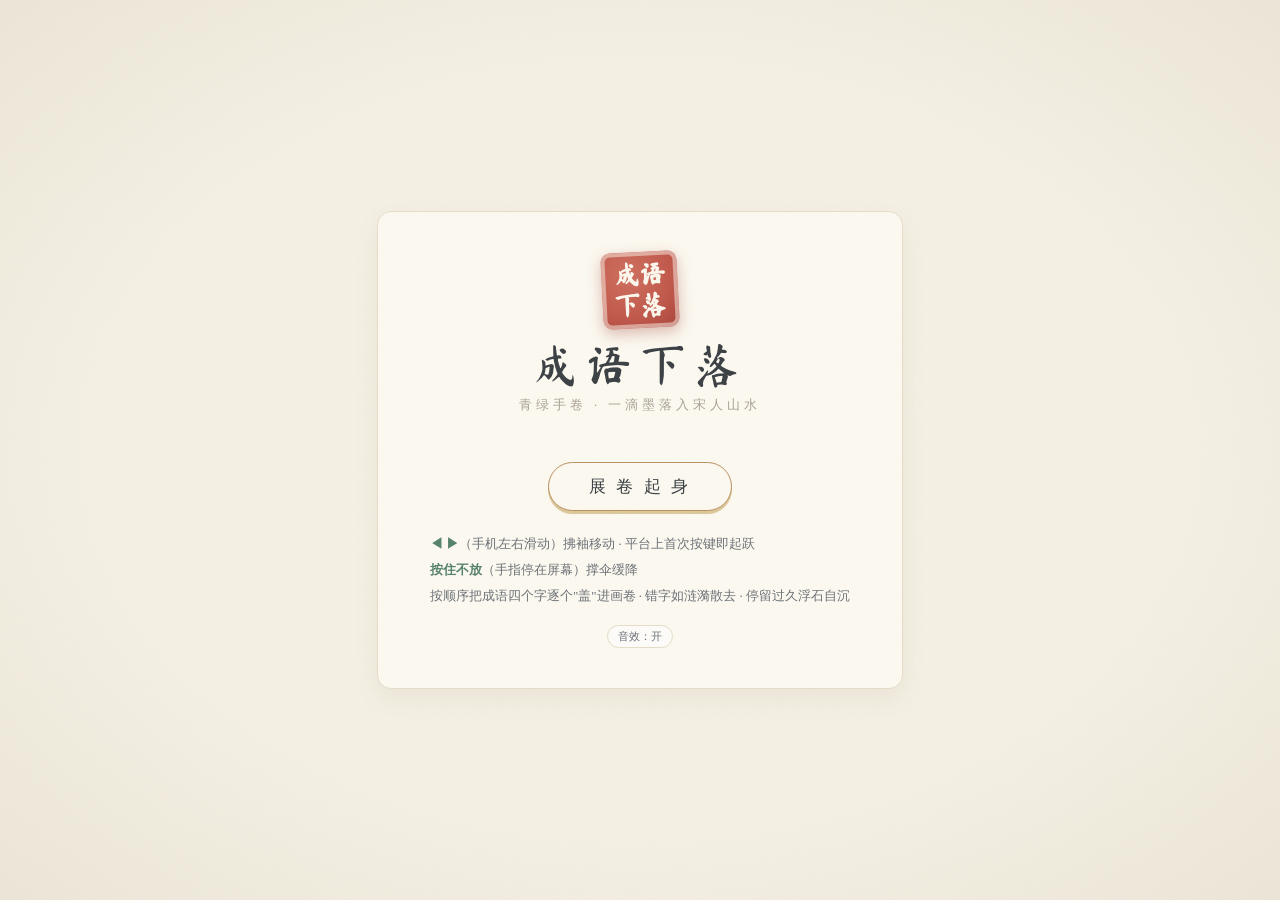
==== commit 731382a5: "玩家可见文案隐去写死数值并贴合现行规则（小贴士/道具提示/浮字动态化）" ====
--- a/index.html
+++ b/index.html
@@ -11,6 +11,15 @@
 <!-- 宣纸纹理 + 暖色暗角（全局覆盖层） -->
 <div class="grain"></div>
 <div class="vig"></div>
+
+<!-- ===== 首次加载遮罩（展卷动画，全部就绪后淡出） ===== -->
+<div id="load-overlay">
+  <div class="load-box">
+    <div class="load-seal"><b><span>成</span><span>语</span><span>下</span><span>落</span></b></div>
+    <div class="load-bar"><i></i></div>
+    <p class="load-tip">展卷中 · 备好笔墨纸砚</p>
+  </div>
+</div>
 
 <!-- ===== 开始界面 ===== -->
 <div id="screen-start" class="screen">
@@ -23,9 +32,10 @@
     <div class="start-help">
       <p><b>◀ ▶</b>（手机左右滑动）拂袖移动 · 平台上首次按键即起跃</p>
       <p><b>按住不放</b>（手指停在屏幕）撑伞缓降</p>
-      <p>按顺序把成语四个字逐个"盖"进画卷 · 错字如涟漪散去 · 停留逾三息浮石自沉</p>
+      <p>按顺序把成语四个字逐个"盖"进画卷 · 错字如涟漪散去 · 停留过久浮石自沉</p>
     </div>
     <button id="btn-mute-start" class="mini-btn">音效：开</button>
+    <button id="btn-tune" class="mini-btn hidden">调参台</button>
   </div>
 </div>
 
@@ -123,13 +133,13 @@
         </div>
         <h3>多宝阁</h3>
         <ul class="inv-list">
-          <li id="inv-clock-row" title="下落减速5秒（快捷键1）">
+          <li id="inv-clock-row" title="下落减速片刻（快捷键1）">
             <span class="ic"><svg viewBox="0 0 24 24" width="20" height="20"><circle cx="12" cy="12" r="9" fill="#f4efe0" stroke="#8b8574" stroke-width="1.5"/><path d="M12 4v2 M12 18v2 M4 12h2 M18 12h2" stroke="#8b8574" stroke-width="1.5"/><path d="M12 6 L13.5 12 L10.5 12 Z" fill="#c0574b"/><path d="M12 18 L13.5 12 L10.5 12 Z" fill="#6b7076"/><circle cx="12" cy="12" r="1.4" fill="#3a3f44"/></svg></span>
             <span class="nm">减速表</span><span class="ky">1</span><b id="inv-clock">0</b></li>
-          <li id="inv-hammer-row" title="清除下方4层错误平台（快捷键2）">
+          <li id="inv-hammer-row" title="清除下方数层错误平台（快捷键2）">
             <span class="ic"><svg viewBox="0 0 24 24" width="20" height="20"><rect x="3" y="4" width="12" height="6" rx="2.5" fill="#a9b4ac" stroke="#7d887f"/><rect x="9.5" y="10" width="3" height="10" rx="1.2" fill="#b9905f" stroke="#96713f"/></svg></span>
             <span class="nm">排雷锤</span><span class="ky">2</span><b id="inv-hammer">0</b></li>
-          <li id="inv-leaf-row" title="立即恢复30生命（快捷键3）">
+          <li id="inv-leaf-row" title="立即恢复生命（快捷键3）">
             <span class="ic"><svg viewBox="0 0 24 24" width="20" height="20"><path d="M12 3 C6 6 4 12 12 21 C20 12 18 6 12 3 Z" fill="#7ba889"/><path d="M12 5 V19 M12 9 L8.5 7 M12 9 L15.5 7 M12 13 L8 11 M12 13 L16 11" stroke="#55826a" stroke-width="1.2" fill="none"/></svg></span>
             <span class="nm">生命树叶</span><span class="ky">3</span><b id="inv-leaf">0</b></li>
         </ul>
@@ -210,6 +220,7 @@
 <script src="js/platforms.js"></script>
 <script src="js/items.js"></script>
 <script src="js/scoring.js"></script>
+<script src="js/tuning.js"></script>
 <script src="js/hud.js"></script>
 <script src="js/game.js"></script>
 <script src="js/settlement.js"></script>
--- a/css/style.css
+++ b/css/style.css
@@ -291,6 +291,50 @@
   color:#fdf8ee;font-family:'Ma Shan Zheng','KaiTi',serif;font-size:20px}
 .scrim{position:fixed;inset:0;background:rgba(90,75,45,.3);z-index:44}
 
+/* ---- 首次加载遮罩（展卷动画） ---- */
+#load-overlay{position:fixed;inset:0;z-index:90;display:flex;align-items:center;justify-content:center;
+  background:var(--paper);transition:opacity .6s ease}
+#load-overlay.done{opacity:0;pointer-events:none}
+.load-box{display:flex;flex-direction:column;align-items:center;gap:18px;padding:20px}
+.load-seal{width:64px;height:64px;border-radius:10px;display:grid;grid-template-columns:1fr 1fr;
+  place-items:center;background:radial-gradient(circle at 35% 30%,#cf6f5e,#c0574b 60%,#a84339);
+  box-shadow:0 6px 16px rgba(160,70,55,.35),inset 0 0 0 2px rgba(253,248,238,.5);
+  animation:loadBreath 1.6s ease-in-out infinite}
+.load-seal span{color:#fdf8ee;font-family:'Ma Shan Zheng','KaiTi',serif;font-size:22px;line-height:1}
+.load-bar{width:150px;height:4px;border-radius:999px;background:#e6dfc9;overflow:hidden}
+.load-bar i{display:block;height:100%;width:38%;border-radius:999px;
+  background:linear-gradient(90deg,#b9905f,#c0574b);animation:loadSweep 1.2s ease-in-out infinite}
+.load-tip{font-size:12px;color:var(--ink-soft);letter-spacing:2px}
+@keyframes loadBreath{0%,100%{transform:scale(1)}50%{transform:scale(1.07)}}
+@keyframes loadSweep{0%{transform:translateX(-160%)}100%{transform:translateX(380%)}}
+
+/* ---- 调参台 ---- */
+.tune-panel{position:fixed;top:16px;right:16px;bottom:16px;width:372px;z-index:60;
+  background:var(--paper);border:1px solid var(--gold);border-radius:14px;
+  box-shadow:0 14px 40px rgba(110,90,50,.3);padding:14px;overflow-y:auto;
+  display:flex;flex-direction:column;gap:10px}
+.tune-head{display:flex;align-items:center;gap:8px}
+.tune-head b{font-family:'Ma Shan Zheng','KaiTi',serif;font-size:20px;color:var(--cinnabar)}
+.tune-head span{flex:1;font-size:11px;color:var(--ink-soft)}
+.tune-head .round-btn{width:28px;height:28px;font-size:13px}
+.tune-curves{display:grid;grid-template-columns:1fr 1fr;gap:8px}
+.tune-curve span{display:block;font-size:11px;color:var(--ink);margin-bottom:4px}
+.tune-curve canvas{width:100%;height:auto;border:1px solid var(--line);border-radius:8px;background:#fdfaf2}
+.tune-groups h4{margin:10px 0 4px;font-size:13px;color:var(--cinnabar);
+  border-bottom:1px dashed var(--line);padding-bottom:3px}
+.tune-row{padding:4px 0;border-bottom:1px dotted #e8e0cc}
+.tune-row label{font-size:12px;color:var(--ink);font-weight:600}
+.tune-row label small{color:var(--ink-soft);font-weight:400;font-family:monospace;font-size:10px}
+.tune-in{display:flex;align-items:center;gap:6px;margin:2px 0}
+.tune-in input{width:92px;padding:3px 6px;font-size:13px;border:1px solid var(--line);
+  border-radius:7px;background:#fdfaf2;color:var(--ink);font-family:inherit}
+.tune-in input:focus{outline:none;border-color:var(--gold)}
+.tune-in small{font-size:10px;color:var(--ink-soft)}
+.tune-row p{margin:2px 0 0;font-size:11px;line-height:1.6;color:var(--ink-soft)}
+.tune-foot{display:flex;gap:8px;flex-wrap:wrap;padding-top:4px}
+#tune-export-box{width:100%;height:110px;font:11px/1.5 monospace;border:1px solid var(--line);
+  border-radius:8px;background:#fdfaf2;color:var(--ink);padding:8px;resize:vertical}
+
 /* ---- 响应式 ---- */
 @media (max-width: 880px){
   body{overflow:auto}
@@ -331,3 +375,8 @@
   #btn-drawer-close{display:none !important}
   #drawer-scrim{display:none !important}
 }
+/* 手机端调参台改为底部抽屉 */
+@media (max-width: 880px){
+  .tune-panel{top:auto;left:8px;right:8px;bottom:8px;width:auto;max-height:72vh}
+  .tune-curves{grid-template-columns:1fr}
+}
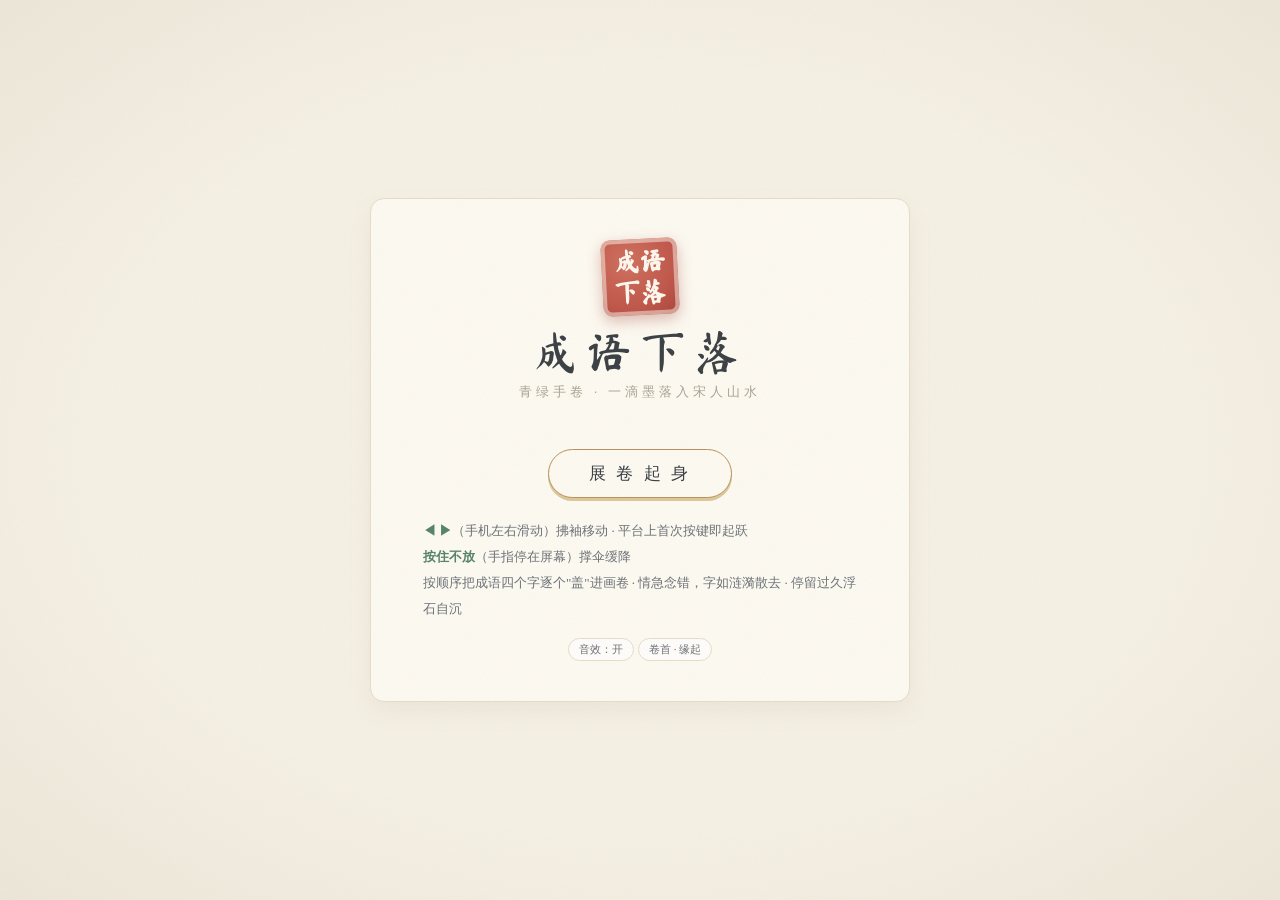
==== commit fda06e1f: "卷首缘起世界观：口吃书生梦中坠卷，仍想把成语说完（缘起卡+书生梦话+加载句轮换+README缘起）（94项测试）" ====
--- a/index.html
+++ b/index.html
@@ -17,7 +17,7 @@
   <div class="load-box">
     <div class="load-seal"><b><span>成</span><span>语</span><span>下</span><span>落</span></b></div>
     <div class="load-bar"><i></i></div>
-    <p class="load-tip">展卷中 · 备好笔墨纸砚</p>
+    <p class="load-tip" id="load-tip">展卷中 · 备好笔墨纸砚</p>
   </div>
 </div>
 
@@ -32,9 +32,10 @@
     <div class="start-help">
       <p><b>◀ ▶</b>（手机左右滑动）拂袖移动 · 平台上首次按键即起跃</p>
       <p><b>按住不放</b>（手指停在屏幕）撑伞缓降</p>
-      <p>按顺序把成语四个字逐个"盖"进画卷 · 错字如涟漪散去 · 停留过久浮石自沉</p>
+      <p>按顺序把成语四个字逐个"盖"进画卷 · 情急念错，字如涟漪散去 · 停留过久浮石自沉</p>
     </div>
     <button id="btn-mute-start" class="mini-btn">音效：开</button>
+    <button id="btn-lore" class="mini-btn">卷首 · 缘起</button>
     <button id="btn-tune" class="mini-btn hidden">调参台</button>
   </div>
 </div>
@@ -178,6 +179,21 @@
   </div>
 </div>
 
+<!-- ===== 卷首缘起（世界背景） ===== -->
+<div id="overlay-lore" class="overlay hidden">
+  <div class="card overlay-box lore-box">
+    <h2>卷首 · 缘起</h2>
+    <div class="lore-text">
+      <p>书生读破万卷，偏偏口拙——<br>话到急处，字总绊在舌尖，旁人早替他说完了下半句。</p>
+      <p>这一夜他伏案睡去，一脚踏空，<br>从云端坠进一幅青绿长卷。</p>
+      <p>风声愈急，他撑开朱伞，心里只剩一个念头：<br>坠、坠得再急，也要把每个成语，好好说完。</p>
+      <p class="lore-sec">念对一字，字入画卷，攒回一口气息；<br>情急念错，字如涟漪散去。</p>
+      <p class="lore-sec">云海、松涛、幽谷、深潭——坠到气息用尽，卷终梦醒，<br>卷尾的题跋，会替他记下这一梦。</p>
+    </div>
+    <button id="btn-lore-close" class="brush-btn ghost">合上卷首</button>
+  </div>
+</div>
+
 <!-- ===== 结算界面（长卷题跋） ===== -->
 <div id="screen-over" class="screen hidden">
   <div class="over-inner card">
--- a/css/style.css
+++ b/css/style.css
@@ -246,6 +246,13 @@
 .overlay-box h2{letter-spacing:8px;font-family:'Ma Shan Zheng','KaiTi',serif;font-weight:400;font-size:28px}
 .overlay-tip{color:var(--faint);font-size:12px;margin-bottom:4px}
 
+/* ---- 卷首缘起 ---- */
+.lore-box{padding:28px 26px;max-width:430px;max-height:88vh;overflow-y:auto}
+.lore-text{display:flex;flex-direction:column;gap:9px}
+.lore-text p{color:var(--ink-soft);font-size:14px;line-height:2.05;text-align:center}
+.lore-text .lore-sec{color:var(--faint);font-size:13px}
+.lore-text .lore-sec:first-of-type{margin-top:4px;padding-top:12px;border-top:1px solid #e0d6bd}
+
 /* ---- 结算（题跋） ---- */
 .over-inner{padding:26px 38px;text-align:center;max-width:520px;max-height:92vh;overflow-y:auto}
 .over-best{color:var(--cinnabar);letter-spacing:6px;animation:sealPulse 1.2s infinite;margin-bottom:6px;font-size:13px}
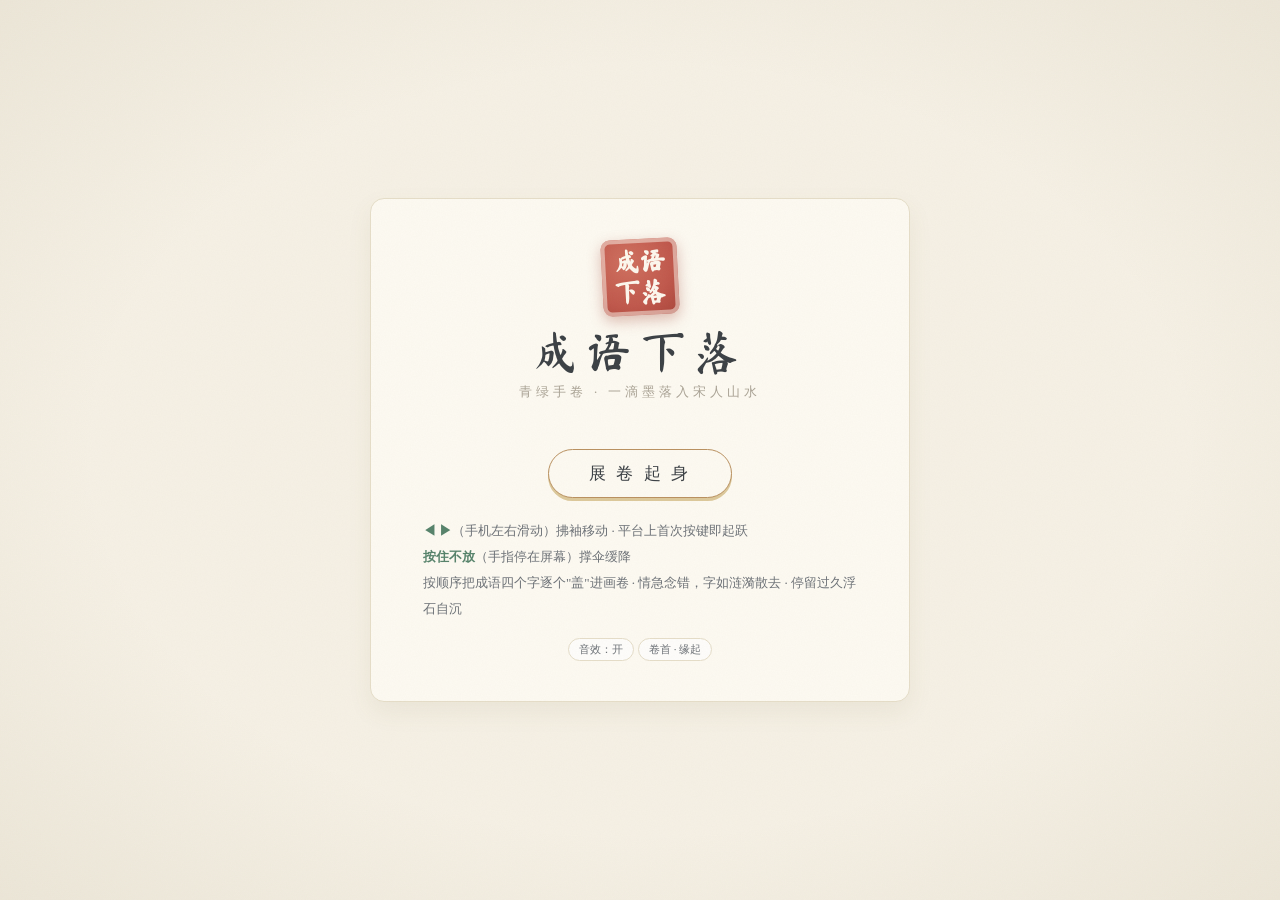
==== commit 039c2c23: "首访瘦身（字体两段子集0.87MB+词库分批35KB）+四段标志物/岚带/渐变修复+错字自嘲档占比条件（120+14测试）" ====
--- a/index.html
+++ b/index.html
@@ -4,6 +4,7 @@
 <meta charset="UTF-8">
 <meta name="viewport" content="width=device-width, initial-scale=1.0, maximum-scale=1.0, user-scalable=no">
 <title>成语下落 · 青绿手卷</title>
+<link rel="stylesheet" href="css/fonts.css">
 <link rel="stylesheet" href="css/style.css">
 </head>
 <body class="grain-body">
@@ -92,7 +93,7 @@
           <div class="ms" data-i="2"><div class="nd"></div><label>幽谷</label></div>
           <div class="ms" data-i="3"><div class="nd"></div><label>深潭</label></div>
         </div>
-        <div class="milenote" id="milenote">深入「幽谷」后，画卷将染暮色 ✦</div>
+        <div class="milenote" id="milenote">画卷随深度流转：云海 → 松涛 → 幽谷 → 深潭 ✦</div>
       </aside>
 
       <!-- 中央画卷 -->
@@ -224,8 +225,8 @@
 <div id="toast"></div>
 
 <!-- 数据与脚本（传统脚本，file:// 直开可用） -->
-<script src="js/data/idioms.js"></script>
-<script src="js/data/common.js"></script>
+<script src="js/data/common-raw.js"></script>
+<script src="js/data/font-warm.js"></script>
 <script src="js/utils.js"></script>
 <script src="js/idioms.js"></script>
 <script src="js/input.js"></script>
@@ -238,6 +239,7 @@
 <script src="js/scoring.js"></script>
 <script src="js/tuning.js"></script>
 <script src="js/hud.js"></script>
+<script src="js/qr.js"></script>
 <script src="js/game.js"></script>
 <script src="js/settlement.js"></script>
 <script src="js/main.js"></script>
--- a/css/fonts.css
+++ b/css/fonts.css
@@ -0,0 +1,13 @@
+/* 由 tools/make_fontsets.py 自动生成，勿手改 */
+@font-face {
+  font-family: 'Ma Shan Zheng';
+  src: url('fonts/msz-a.woff2') format('woff2');
+  font-weight: 400; font-display: swap;
+  unicode-range: U+0020-007E,U+00B7,U+2014,U+2026,U+3001-3011,U+4E00-4F60,U+4F73-4FA7,U+4FBF,U+4FD0-4FF1,U+500D-5026,U+503C-5065,U+5076-5077,U+508D,U+50AC-50B2,U+50CF,U+50FB,U+513F-523B,U+524D-5251,U+5265-526F,U+529B-52C7,U+52E4,U+52FE-5305,U+5316-5320,U+5339-539F,U+53BB-548E,U+54AC,U+54BD-54D7,U+54F2-5507,U+5524-5533,U+5546,U+5566,U+557C-559D,U+55B7-55BB,U+55F7,U+5609,U+5632-5634,U+5668-566A,U+56CA,U+56DB-5708,U+571F-5764,U+5782-578B,U+57A0-57AB,U+57CB-57CE,U+57DF,U+57FA-5806,U+582A,U+5854-586B,U+5883-58A8,U+58C1-58D1,U+58E4-58F3,U+5904-5962,U+5978-5987,U+5999-59A8,U+59CB-59D3,U+59FF-5A01,U+5A18-5A1C,U+5A40-5A46,U+5AC1-5ACC,U+5AE9,U+5B50-5B66,U+5B7A-5BE1,U+5BF8-5C1D,U+5C31-5C81,U+5C94-5C9B,U+5CAD-5CB8,U+5CE6-5D16,U+5D2D,U+5D82,U+5DCD-5E08,U+5E26-5E55,U+5E72-5EB7,U+5EC9,U+5EFA-5F3A,U+5F52-5F99,U+5FAA-602A,U+603B,U+604D-607C,U+6094-60CA,U+60DC-6127,U+6148-614E,U+6162-6167,U+61A9,U+61C2-61C8,U+620A-632F,U+6349-63BA,U+63CF-63D2,U+63F4-6401,U+642C-6478,U+6491-64A4,U+64BC,U+64CD-64E6,U+6512,U+652F-663E,U+6652-6697,U+66AE-66B4,U+66F0-67D4,U+67E5-67F3,U+6807-6851,U+6863,U+6881,U+68A6-68AF,U+68C0-68CB,U+68F5,U+692D,U+695A,U+6982-6986,U+699C,U+69D0,U+69FD,U+6A21-6A2A,U+6B20-6B4C,U+6B62-6B66,U+6B79-6B9A,U+6BB5-6BEF,U+6C0F-6C14,U+6C34-6C64,U+6C7D-6CBE,U+6CD5-6D25,U+6D3B-6D53,U+6D6A-6DCB,U+6DE1-6E38,U+6E56,U+6E7F-6E90,U+6EAA,U+6ED1-6F2B,U+6F5C-6F6E,U+6F9C,U+6FE1,U+706B-707E,U+7099,U+70AD-70C2,U+70DF-70ED,U+7115-711A,U+7136,U+7167,U+7199-719F,U+71C3,U+71E5,U+7206,U+722C-7280,U+72AC-72FC,U+731B-731C,U+7384-738B,U+73A9-73B0,U+73E0-73ED,U+7406,U+7422,U+743C,U+7455-745C,U+74A7,U+74DC-74E3,U+74F6,U+7518-7565,U+758F-7591,U+75B2-75DB,U+7601,U+7656,U+767B-7693,U+76AE,U+76C8-76DB,U+76EE-770B,U+771F-7741,U+775B-7761,U+7779-777D,U+77A0-77BB,U+77DB-7802,U+7814-781A,U+7834-7840,U+7855,U+786C-786E,U+788D-7891,U+78B0,U+78D0-78D5,U+78E8,U+793A-793E,U+7956-795F,U+7978-798F,U+79BB-7A0D,U+7A20,U+7A33-7A3F,U+7A76-7A9C,U+7ACB-7AFD,U+7B11-7B14,U+7B26-7B56,U+7B79-7B80,U+7B97-7BB1,U+7BD1,U+7BEE,U+7C07,U+7C4D,U+7C73-7CBE,U+7CFB,U+7D20-7D2F,U+7E41,U+7EA0-7F29,U+7F3A,U+7F51-7F72,U+7F8A-7FA4,U+7FC1-7FD4,U+7FF0-8019,U+8033-805A,U+8086-811A,U+8131-8154,U+8170-8180,U+81C2,U+81E3-81F4,U+820C-820D,U+821E-822A,U+826F-8292,U+82AF-82B3,U+82CD-82E6,U+8302-8305,U+8327-836F,U+83AB-83C7,U+8403,U+8424-8427,U+843D,U+8457,U+846C-8471,U+8482,U+8499,U+84B8,U+84DD-84EC,U+8584,U+85AA,U+85C9-85D3,U+85E4,U+8611,U+8638,U+864E-868D,U+86C7,U+86D9,U+86FE-871C,U+873B-8749,U+8776-878D,U+87B3,U+87FE,U+8822,U+8840-8882,U+8896,U+88AB,U+88C1-88C5,U+88D8,U+88F1,U+895F,U+897F-8986,U+89C1-89D2,U+89E3-89E6,U+8A00,U+8A8A,U+8BA1-8C0B,U+8C1C-8C41,U+8C61-8C6B,U+8C8C,U+8D1D-8D8B,U+8DA3-8DF3,U+8E09-8E0F,U+8E29,U+8E44-8E48,U+8E81,U+8EAB-8EAC,U+8F66-9022,U+903B,U+904D-906E,U+907F,U+90A3-90CE,U+90E8-90FD,U+914D-9152,U+9163,U+9189-9192,U+91C7-91DC,U+9274,U+9488-9489,U+949F-94C3,U+94DC,U+94F6-9532,U+9547,U+955C,U+957F,U+95E8-961F,U+9633-9650,U+9661-9669,U+9685-9699,U+96BE-96D5,U+96E8-971C,U+972D-9732,U+9752-9762,U+978B,U+97A0-97AD,U+97E7-97F5,U+9875-98A6,U+98CE-98DF,U+9910,U+9965-9974,U+9988-9999,U+9A6C-9AA8,U+9AD3-9AD8,U+9B3C-9B44,U+9C7C-9C8B,U+9C9C,U+9CCC,U+9E1F-9E23,U+9E4A,U+9E64-9E6C,U+9E7F,U+9EBB-9ED8,U+9EEF,U+9F0E-9F20,U+9F50,U+9F7F-9F84,U+9F99,U+FF01-FF1F;
+}
+@font-face {
+  font-family: 'Ma Shan Zheng';
+  src: url('fonts/msz-full.woff2') format('woff2');
+  font-weight: 400; font-display: swap;
+  unicode-range: U+4E10-4E5E,U+4E70,U+4E88-4EDF,U+4EF0-4F3A,U+4F50-4FFE,U+500F-5085,U+509C-50C7,U+50DA-5121,U+5140-515A,U+516E-52DF,U+52F7-53AE,U+53C1-545C,U+5471-5544,U+5555-55B3,U+55D1-56BC,U+56D4-5704,U+571C-572E,U+5742-57B1,U+57C3-57E0,U+57F3-57FD,U+5811-5858,U+5881-58A9,U+58BA-58D5,U+58EC-58F9,U+590F-5A7F,U+5A92-5AEB,U+5B09-5B1B,U+5B34-5C09,U+5C24-5C96,U+5CA9-5CE8,U+5D04-5D29,U+5D47-5D6C,U+5D99,U+5DC7,U+5DD8-5DEB,U+5DFE-5E22,U+5E3C-5EB8,U+5ECB-5ED3,U+5EEA-612C,U+613F-6177,U+618B-61D2,U+61E6-6222,U+6233-62A1,U+62B5-62FD,U+6317-6350,U+6367-645B,U+646D-64E9,U+64FF-6500,U+6518-6538,U+6556-656C,U+6581-664F,U+6666-66A7,U+66D9-66FC,U+6714-672D,U+6742-675E,U+6770-67F4,U+6808-6817,U+6838-6920,U+693D-693F,U+6954-69DB,U+69FF-6A17,U+6A2F-6A3D,U+6A50-6AA0,U+6ADC,U+6B1B-6B6A,U+6B7C-6BE1,U+6BF3,U+6C13-6C47,U+6C59-6D4D,U+6D5E-6DFC,U+6E0D-6E5B,U+6E6E-6ED5,U+6EE8-6EEB,U+6F06-6F15,U+6F31-6F47,U+6F58-6F62,U+6F78-6FCA,U+6FE0-6FEF,U+7023,U+703D-704C,U+706D-7092,U+70AB-7109,U+7126-7130,U+714C-71B9,U+71CB-71D5,U+71E7-7207,U+7228-7237,U+724D-7292,U+72B4-72F8,U+730A-7360,U+7391-73A0,U+73B2-73F0,U+7403-7436,U+7451-745F,U+7470-748B,U+749E-74A8,U+74DE-7515,U+752B-7643,U+765E-768E,U+76A6-776C,U+777F-785D,U+788C-790C,U+7928-7985,U+79A7-79E9,U+79FD-7A1A,U+7A37-7ABF,U+7ADE-7AE6,U+7AFF-7B2F,U+7B47-7B75,U+7B8E-7BC7,U+7BD9-7C0B,U+7C1F-7C41,U+7C53,U+7C65,U+7C83,U+7C9C-7CE0,U+7D0A,U+7D22-7D2B,U+7D53-7D88,U+7DA6-7DAE,U+7DCC,U+7E20,U+7E3B-7E47,U+7E82,U+7E9A-7F63,U+7F74-7FBF,U+7FD2-8058,U+8069-819D,U+81B3-81CA,U+81E1-823B,U+8274,U+828A-8478,U+848B-849C,U+84AD-84D1,U+84E6,U+84FA-8574,U+858F-85B0,U+85CB-85FF,U+8616,U+8640-87E0,U+87F9,U+8815-8821,U+8832-8944,U+895B-8988,U+89C5-8A1A,U+8A3E-8A48,U+8A5F,U+8A79-8A93,U+8AE0,U+8B07-8B0F,U+8B26-8B37,U+8B66-8B6C,U+8BA2-8C8E,U+8CA4,U+8D24-8D73,U+8D84-8DA6,U+8DBC-8EBA,U+8F10-8F17,U+8F36-8F37,U+8F53,U+8F67-8FAB,U+8FBD-90ED,U+9119,U+9149-9190,U+91A8-91B4,U+91D0,U+9207,U+9265,U+939E,U+93D6-93E3,U+9400-940D,U+9493-9576,U+9592,U+95A7,U+95C7,U+95E9-96CF,U+96E0-971E,U+9738-973E,U+9753-97BF,U+97E1-97F6,U+981E,U+9877-98AD,U+98BF-98E8,U+990D-992E,U+9950-99A8,U+9A03,U+9A69-9AA7,U+9AB8-9ACA,U+9AE6-9B54,U+9B80,U+9C81-9CE6,U+9CF7-9D03,U+9D33,U+9D97,U+9DB1,U+9DC3-9DC7,U+9E1D-9E70,U+9E87-9EE9,U+9EFB-9F19,U+9F2A-9F3E,U+9F4F-9F51,U+9F67-9F70,U+9F83-9FA0;
+}
--- a/css/style.css
+++ b/css/style.css
@@ -1,9 +1,5 @@
 /* ===== 成语下落 · 青绿手卷（矿物颜料 × 宣纸） ===== */
-@font-face {
-  font-family: 'Ma Shan Zheng';
-  src: url('fonts/ma-shan-zheng.woff2') format('woff2');
-  font-weight: 400; font-display: swap;
-}
+/* 书法字体两段子集在 build 生成的 css/fonts.css（首段 + 全量 unicode-range） */
 
 :root{
   --paper:#f6f1e5; --paper2:#f1ead9; --card:#fdfaf2;
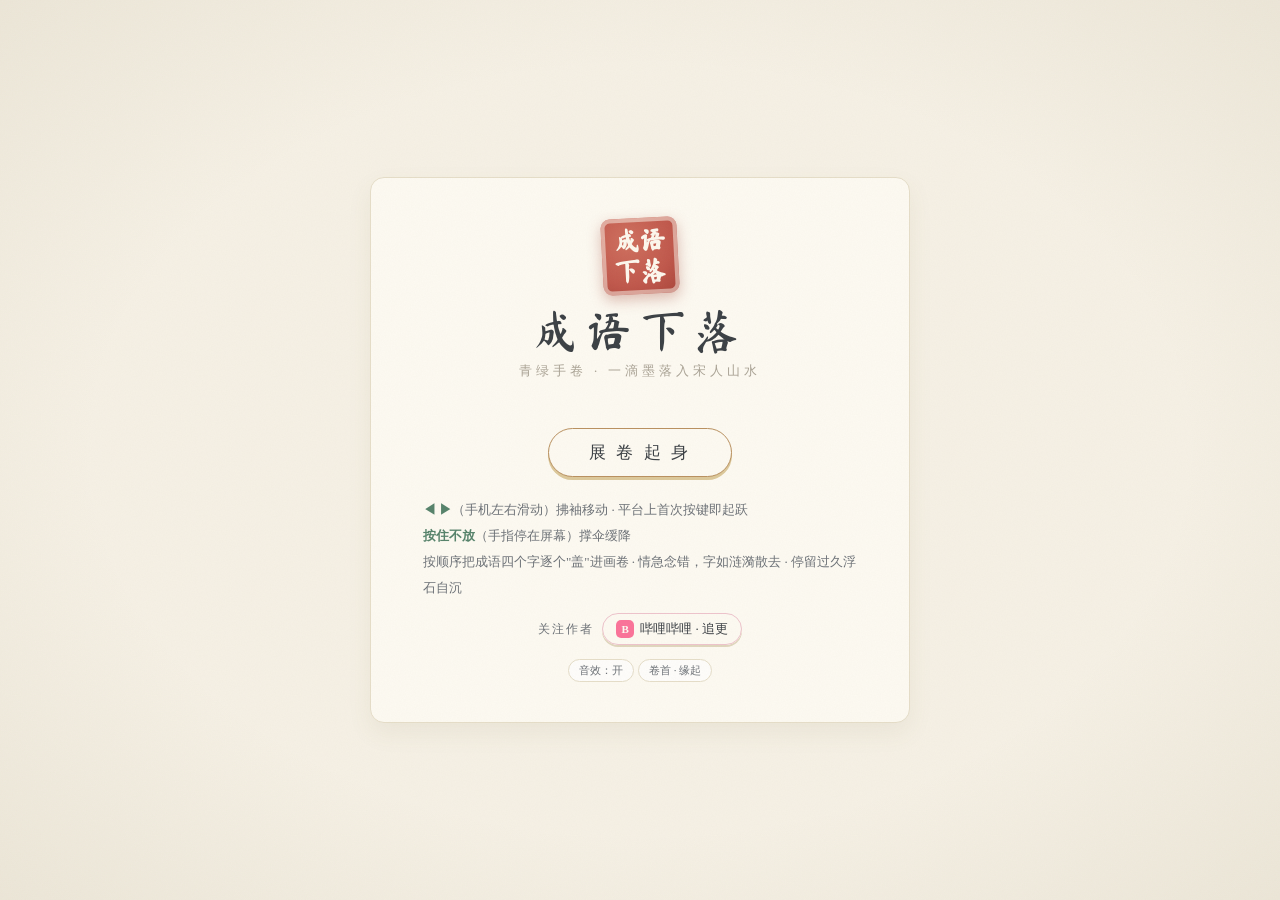
==== commit af7cb806: "墨池·文思直通机制：能量槽+竖排揭示+铺满双栏连续下坠+归零延迟收束（141+14测试，含触发帧竞态/换栏vy等修复）；开始页B站引流与抖音预留" ====
--- a/index.html
+++ b/index.html
@@ -35,6 +35,12 @@
       <p><b>按住不放</b>（手指停在屏幕）撑伞缓降</p>
       <p>按顺序把成语四个字逐个"盖"进画卷 · 情急念错，字如涟漪散去 · 停留过久浮石自沉</p>
     </div>
+    <!-- 作者引流：B站已开通；抖音账号拿到主页链接后填入 href 并删掉 hidden 类即可显示 -->
+    <div class="author-row">
+      <span class="author-label">关注作者</span>
+      <a id="author-bili" class="author-btn bili" href="https://space.bilibili.com/7621320" target="_blank" rel="noopener noreferrer"><b>B</b>哔哩哔哩 · 追更</a>
+      <a id="author-douyin" class="author-btn douyin hidden" href="#" target="_blank" rel="noopener noreferrer"><b>抖</b>抖音 · 追更</a>
+    </div>
     <button id="btn-mute-start" class="mini-btn">音效：开</button>
     <button id="btn-lore" class="mini-btn">卷首 · 缘起</button>
     <button id="btn-tune" class="mini-btn hidden">调参台</button>
@@ -63,6 +69,7 @@
         <div id="boost-pill" class="boost-seal hidden"><b><span>学</span><span>富</span><span>五</span><span>车</span></b></div>
         <small id="boost-pill-t" class="boost-t hidden">收益 ×2</small>
         <div id="slow-pill" class="state-pill slow hidden">减速中</div>
+        <div id="rush-pill" class="state-pill rush hidden">文思直通</div>
       </div>
     </header>
 
@@ -73,6 +80,10 @@
         <div class="hp"><div id="hp-fill"></div></div>
         <div class="r mini-row"><span class="mini"><span id="hp-num">100</span> / 100</span>
           <span class="mini" style="color:var(--mineral-dk)">每字 +0.5</span></div>
+        <div class="energy" id="energy-wrap">
+          <div class="e-label"><span class="mini">墨池</span><span class="mini" id="energy-num">0/16</span></div>
+          <div class="energy-bar"><div id="energy-fill"></div></div>
+        </div>
         <h3>战绩</h3>
         <div class="r score"><span>分数</span><b id="stat-score">0</b></div>
         <div class="r"><span>连击</span>
@@ -106,6 +117,7 @@
           <div id="hud-mobile">
             <div class="m-top">
               <div class="m-hp"><div id="m-hp-fill"></div></div>
+              <div class="m-energy"><div id="m-energy-fill"></div></div>
               <div class="m-stats">
                 <span id="m-score">0</span>
                 <span id="m-combo">×1.00</span>
@@ -236,6 +248,7 @@
 <script src="js/player.js"></script>
 <script src="js/platforms.js"></script>
 <script src="js/items.js"></script>
+<script src="js/rush.js"></script>
 <script src="js/scoring.js"></script>
 <script src="js/tuning.js"></script>
 <script src="js/hud.js"></script>
--- a/css/style.css
+++ b/css/style.css
@@ -86,8 +86,22 @@
   font-size:46px;letter-spacing:8px;color:var(--ink)}
 .game-sub{color:var(--faint);letter-spacing:4px;font-size:13px;margin:8px 0 14px}
 .start-best{color:var(--ochre);min-height:20px;margin-bottom:14px;letter-spacing:2px;font-size:13px}
-.start-help{margin:20px 0 16px;color:var(--ink-soft);font-size:13px;line-height:2;text-align:left}
+.start-help{margin:20px 0 12px;color:var(--ink-soft);font-size:13px;line-height:2;text-align:left}
 .start-help b{color:var(--mineral-dk)}
+
+/* ---- 作者引流（开始页） ---- */
+.author-row{display:flex;align-items:center;gap:8px;justify-content:center;flex-wrap:wrap;margin:2px 0 14px}
+.author-label{font-size:12px;color:var(--ink-soft);letter-spacing:2px}
+.author-btn{display:inline-flex;align-items:center;gap:6px;padding:6px 13px;font-size:13px;
+  color:var(--ink);text-decoration:none;border:1px solid var(--line);border-radius:999px;
+  background:rgba(253,250,242,.92);box-shadow:0 2px 0 #e0d6bd;font-family:inherit;cursor:pointer}
+.author-btn:hover{border-color:var(--gold);color:#9c7a35}
+.author-btn b{display:inline-grid;place-items:center;width:18px;height:18px;border-radius:5px;
+  color:#fdfaf2;font-size:11px;font-weight:600}
+.author-btn.bili{border-color:#eec3cc}
+.author-btn.bili b{background:#fb7299}
+.author-btn.douyin{border-color:#cdd6df}
+.author-btn.douyin b{background:#2f3033}
 
 /* ---- 游戏框架 ---- */
 #screen-game{overflow:auto}
@@ -144,6 +158,26 @@
   border:1px solid var(--azurite);color:var(--azurite);border-radius:999px;
   display:inline-block;background:rgba(255,255,255,.55)}
 .state-pill.slow{border-color:var(--azurite);color:var(--azurite)}
+.state-pill.rush{border-color:var(--gold);color:#9c7a35;animation:rushPulse 1.2s ease-in-out infinite}
+@keyframes rushPulse{0%,100%{box-shadow:0 0 0 0 rgba(194,161,99,.35)}50%{box-shadow:0 0 0 5px rgba(194,161,99,.14)}}
+
+/* 墨池（直通能量槽） */
+.energy{margin:8px 0 2px}
+.energy .e-label{display:flex;justify-content:space-between;margin-bottom:3px}
+.energy-bar{position:relative;height:10px;border:1px solid var(--line);border-radius:999px;
+  background:rgba(255,255,255,.55);overflow:hidden}
+#energy-fill{height:100%;width:0;border-radius:999px;
+  background:linear-gradient(90deg,#7ba889,#c2a163);transition:width .25s ease}
+.energy-bar::after{content:"";position:absolute;inset:0;pointer-events:none;border-radius:999px;
+  background:repeating-linear-gradient(90deg,transparent 0,transparent calc(100%/16 - 1px),
+    rgba(58,63,68,.18) calc(100%/16 - 1px),rgba(58,63,68,.18) calc(100%/16))}
+.energy.full #energy-fill{animation:inkFull 1.1s ease-in-out infinite}
+.energy.full .e-label .mini:last-child{color:#9c7a35;font-weight:600}
+@keyframes inkFull{0%,100%{box-shadow:0 0 0 0 rgba(194,161,99,.4)}
+  50%{box-shadow:0 0 0 6px rgba(194,161,99,.18)}}
+.m-energy{height:4px;background:rgba(255,255,255,.6);border:1px solid var(--line);
+  border-radius:999px;overflow:hidden;margin-bottom:4px}
+#m-energy-fill{height:100%;width:0;background:linear-gradient(90deg,#7ba889,#c2a163);border-radius:999px}
 
 /* 左栏 */
 .hp{height:12px;border-radius:999px;background:#ece4cd;overflow:hidden;
